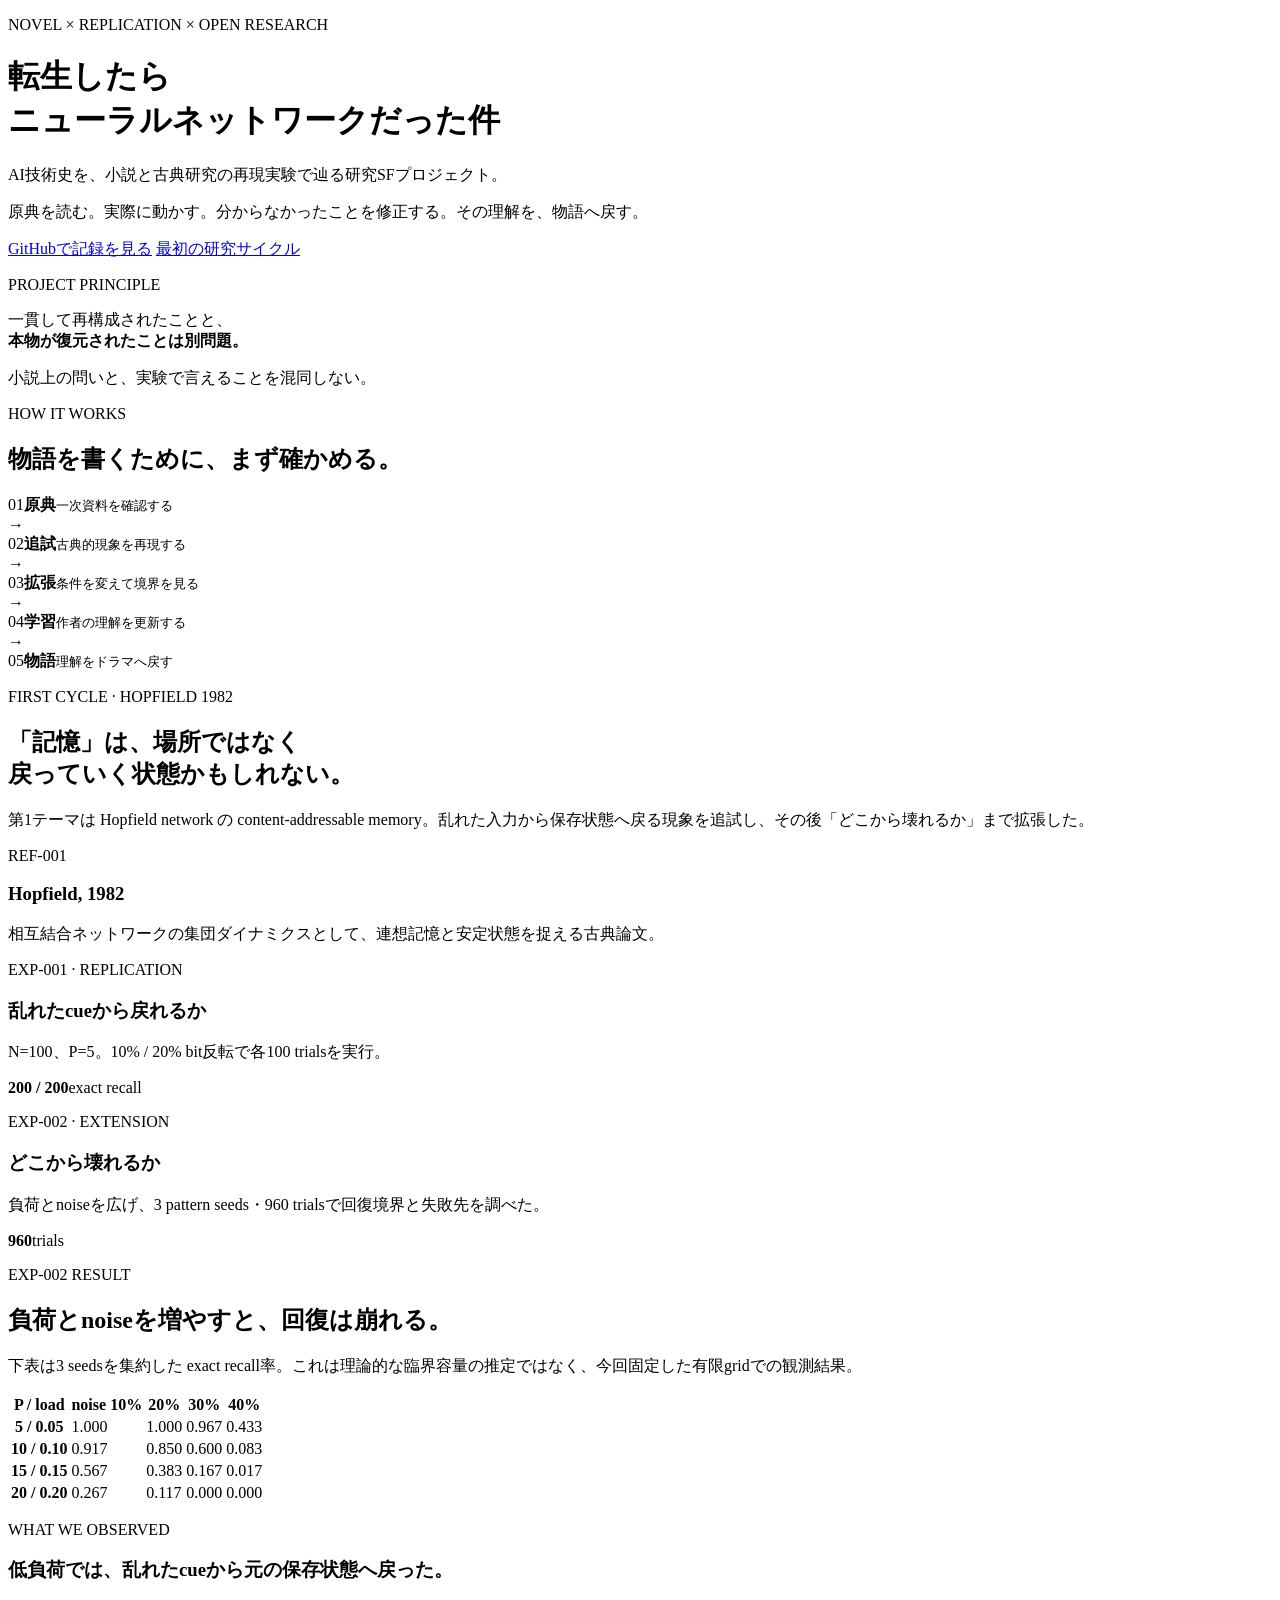
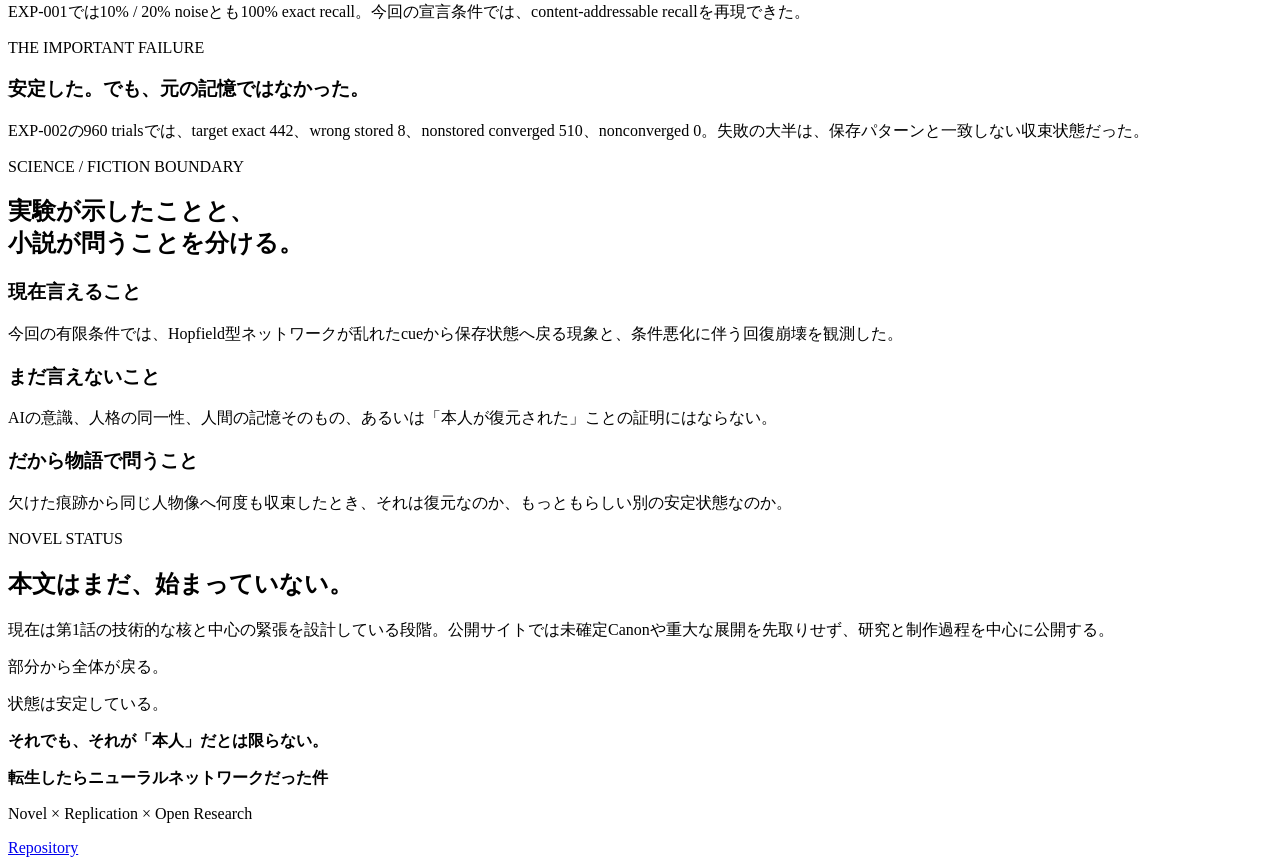
==== docs/index.html @ 5861657e "GitHub Pages用の最小ランディングページを追加" ====
<!doctype html>
<html lang="ja">
<head>
  <meta charset="utf-8">
  <meta name="viewport" content="width=device-width, initial-scale=1">
  <meta name="description" content="AI技術史を、小説と古典研究の再現実験を通して辿る研究SFプロジェクト『転生したらニューラルネットワークだった件』。">
  <title>転生したらニューラルネットワークだった件</title>
  <link rel="stylesheet" href="style.css">
</head>
<body>
  <header class="hero">
    <div class="wrap hero-grid">
      <div>
        <p class="eyebrow">NOVEL × REPLICATION × OPEN RESEARCH</p>
        <h1>転生したら<br>ニューラルネットワークだった件</h1>
        <p class="lead">AI技術史を、小説と古典研究の再現実験で辿る研究SFプロジェクト。</p>
        <p class="sublead">原典を読む。実際に動かす。分からなかったことを修正する。その理解を、物語へ戻す。</p>
        <div class="actions">
          <a class="button primary" href="https://github.com/Unjuno/tensei-neural-network">GitHubで記録を見る</a>
          <a class="button" href="#cycle">最初の研究サイクル</a>
        </div>
      </div>
      <aside class="principle-card" aria-label="project principle">
        <p class="card-kicker">PROJECT PRINCIPLE</p>
        <p class="principle">一貫して再構成されたことと、<br><strong>本物が復元されたことは別問題。</strong></p>
        <p class="caption">小説上の問いと、実験で言えることを混同しない。</p>
      </aside>
    </div>
  </header>

  <main>
    <section class="section wrap" id="about">
      <div class="section-heading">
        <p class="eyebrow">HOW IT WORKS</p>
        <h2>物語を書くために、まず確かめる。</h2>
      </div>
      <div class="flow" aria-label="research and writing cycle">
        <div class="flow-step"><span>01</span><strong>原典</strong><small>一次資料を確認する</small></div>
        <div class="flow-arrow">→</div>
        <div class="flow-step"><span>02</span><strong>追試</strong><small>古典的現象を再現する</small></div>
        <div class="flow-arrow">→</div>
        <div class="flow-step"><span>03</span><strong>拡張</strong><small>条件を変えて境界を見る</small></div>
        <div class="flow-arrow">→</div>
        <div class="flow-step"><span>04</span><strong>学習</strong><small>作者の理解を更新する</small></div>
        <div class="flow-arrow">→</div>
        <div class="flow-step"><span>05</span><strong>物語</strong><small>理解をドラマへ戻す</small></div>
      </div>
    </section>

    <section class="section section-alt" id="cycle">
      <div class="wrap">
        <div class="section-heading split-heading">
          <div>
            <p class="eyebrow">FIRST CYCLE · HOPFIELD 1982</p>
            <h2>「記憶」は、場所ではなく<br>戻っていく状態かもしれない。</h2>
          </div>
          <p>第1テーマは Hopfield network の content-addressable memory。乱れた入力から保存状態へ戻る現象を追試し、その後「どこから壊れるか」まで拡張した。</p>
        </div>

        <div class="cards">
          <article class="card">
            <p class="card-kicker">REF-001</p>
            <h3>Hopfield, 1982</h3>
            <p>相互結合ネットワークの集団ダイナミクスとして、連想記憶と安定状態を捉える古典論文。</p>
          </article>
          <article class="card">
            <p class="card-kicker">EXP-001 · REPLICATION</p>
            <h3>乱れたcueから戻れるか</h3>
            <p>N=100、P=5。10% / 20% bit反転で各100 trialsを実行。</p>
            <p class="metric"><strong>200 / 200</strong><span>exact recall</span></p>
          </article>
          <article class="card">
            <p class="card-kicker">EXP-002 · EXTENSION</p>
            <h3>どこから壊れるか</h3>
            <p>負荷とnoiseを広げ、3 pattern seeds・960 trialsで回復境界と失敗先を調べた。</p>
            <p class="metric"><strong>960</strong><span>trials</span></p>
          </article>
        </div>
      </div>
    </section>

    <section class="section wrap" id="results">
      <div class="section-heading">
        <p class="eyebrow">EXP-002 RESULT</p>
        <h2>負荷とnoiseを増やすと、回復は崩れる。</h2>
        <p>下表は3 seedsを集約した exact recall率。これは理論的な臨界容量の推定ではなく、今回固定した有限gridでの観測結果。</p>
      </div>

      <div class="table-wrap">
        <table>
          <thead>
            <tr><th>P / load</th><th>noise 10%</th><th>20%</th><th>30%</th><th>40%</th></tr>
          </thead>
          <tbody>
            <tr><th>5 / 0.05</th><td>1.000</td><td>1.000</td><td>0.967</td><td>0.433</td></tr>
            <tr><th>10 / 0.10</th><td>0.917</td><td>0.850</td><td>0.600</td><td>0.083</td></tr>
            <tr><th>15 / 0.15</th><td>0.567</td><td>0.383</td><td>0.167</td><td>0.017</td></tr>
            <tr><th>20 / 0.20</th><td>0.267</td><td>0.117</td><td>0.000</td><td>0.000</td></tr>
          </tbody>
        </table>
      </div>

      <div class="finding-grid">
        <article class="finding good">
          <p class="card-kicker">WHAT WE OBSERVED</p>
          <h3>低負荷では、乱れたcueから元の保存状態へ戻った。</h3>
          <p>EXP-001では10% / 20% noiseとも100% exact recall。今回の宣言条件では、content-addressable recallを再現できた。</p>
        </article>
        <article class="finding caution">
          <p class="card-kicker">THE IMPORTANT FAILURE</p>
          <h3>安定した。でも、元の記憶ではなかった。</h3>
          <p>EXP-002の960 trialsでは、target exact 442、wrong stored 8、nonstored converged 510、nonconverged 0。失敗の大半は、保存パターンと一致しない収束状態だった。</p>
        </article>
      </div>
    </section>

    <section class="section section-dark" id="meaning">
      <div class="wrap two-col">
        <div>
          <p class="eyebrow">SCIENCE / FICTION BOUNDARY</p>
          <h2>実験が示したことと、<br>小説が問うことを分ける。</h2>
        </div>
        <div class="boundary-list">
          <div>
            <h3>現在言えること</h3>
            <p>今回の有限条件では、Hopfield型ネットワークが乱れたcueから保存状態へ戻る現象と、条件悪化に伴う回復崩壊を観測した。</p>
          </div>
          <div>
            <h3>まだ言えないこと</h3>
            <p>AIの意識、人格の同一性、人間の記憶そのもの、あるいは「本人が復元された」ことの証明にはならない。</p>
          </div>
          <div>
            <h3>だから物語で問うこと</h3>
            <p>欠けた痕跡から同じ人物像へ何度も収束したとき、それは復元なのか、もっともらしい別の安定状態なのか。</p>
          </div>
        </div>
      </div>
    </section>

    <section class="section wrap" id="novel">
      <div class="section-heading">
        <p class="eyebrow">NOVEL STATUS</p>
        <h2>本文はまだ、始まっていない。</h2>
        <p>現在は第1話の技術的な核と中心の緊張を設計している段階。公開サイトでは未確定Canonや重大な展開を先取りせず、研究と制作過程を中心に公開する。</p>
      </div>
      <div class="quote-panel">
        <p>部分から全体が戻る。</p>
        <p>状態は安定している。</p>
        <p><strong>それでも、それが「本人」だとは限らない。</strong></p>
      </div>
    </section>
  </main>

  <footer>
    <div class="wrap footer-inner">
      <div>
        <strong>転生したらニューラルネットワークだった件</strong>
        <p>Novel × Replication × Open Research</p>
      </div>
      <a href="https://github.com/Unjuno/tensei-neural-network">Repository</a>
    </div>
  </footer>
</body>
</html>
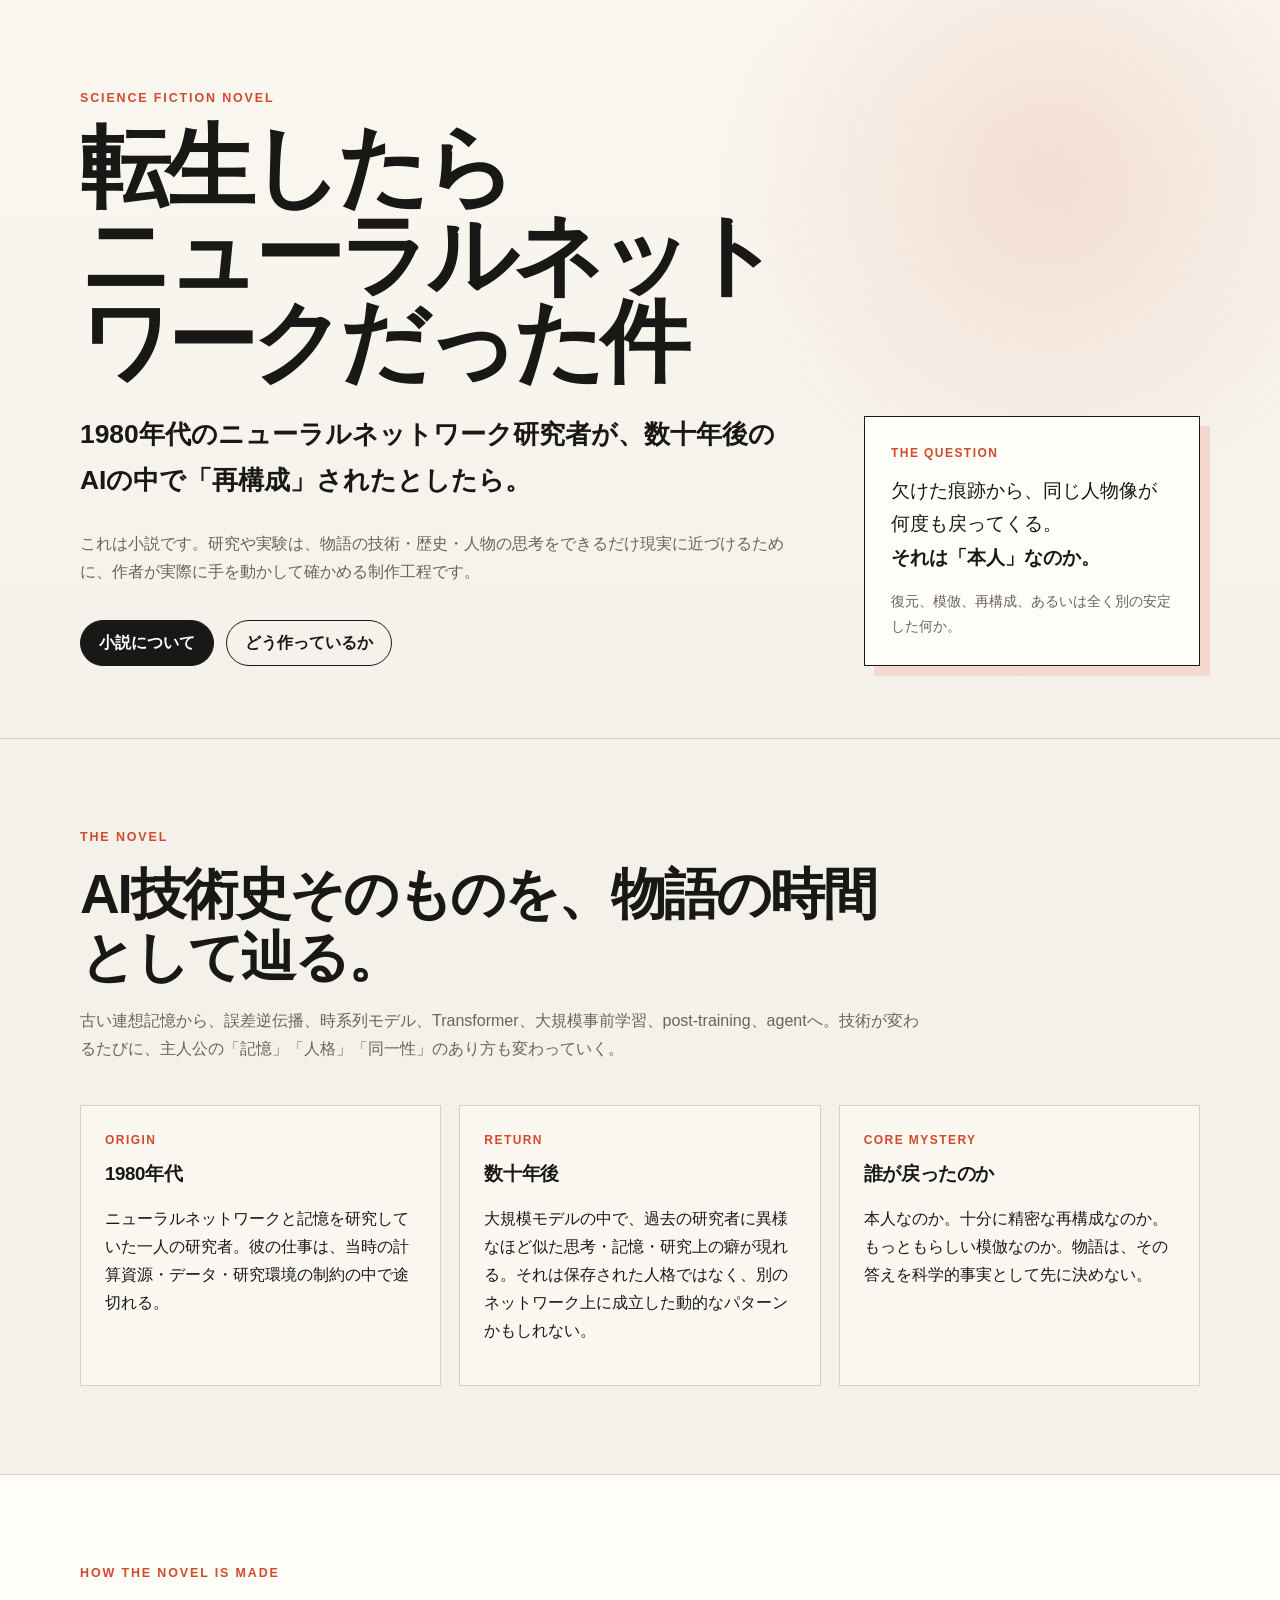
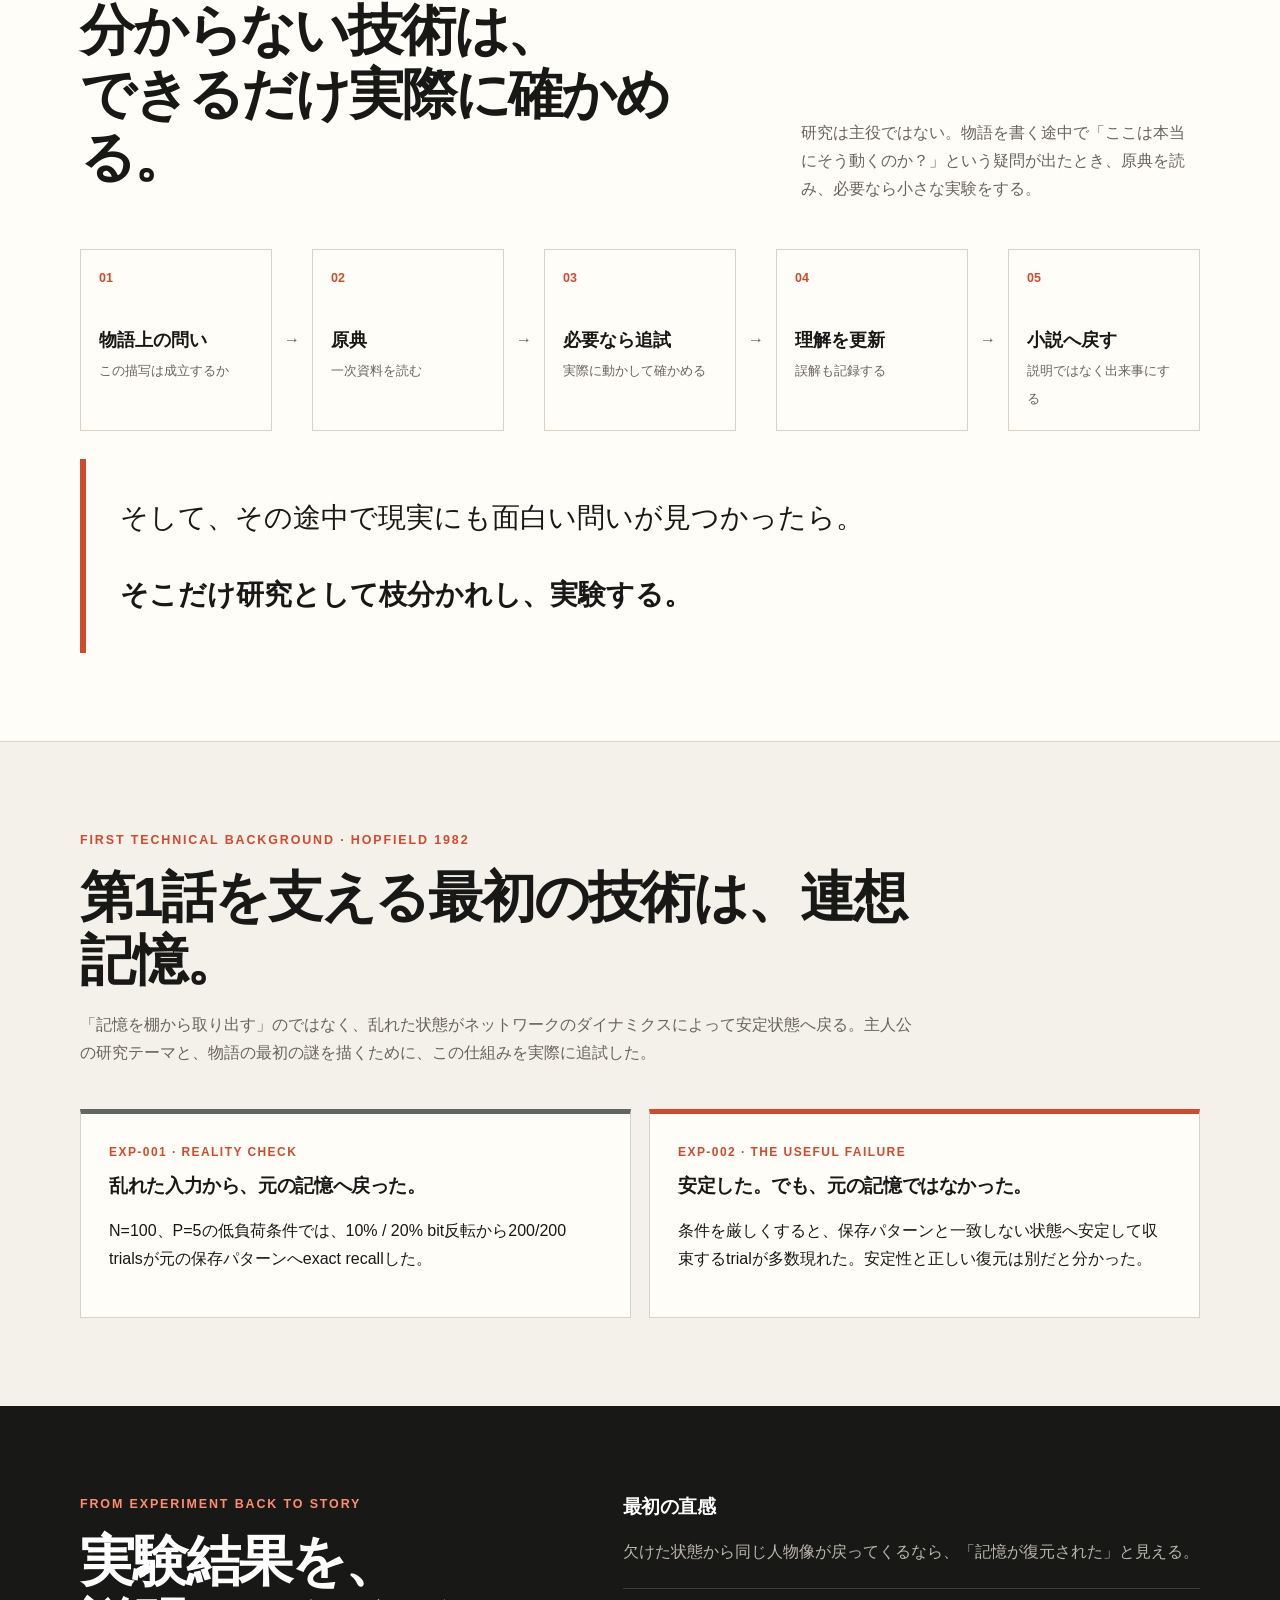
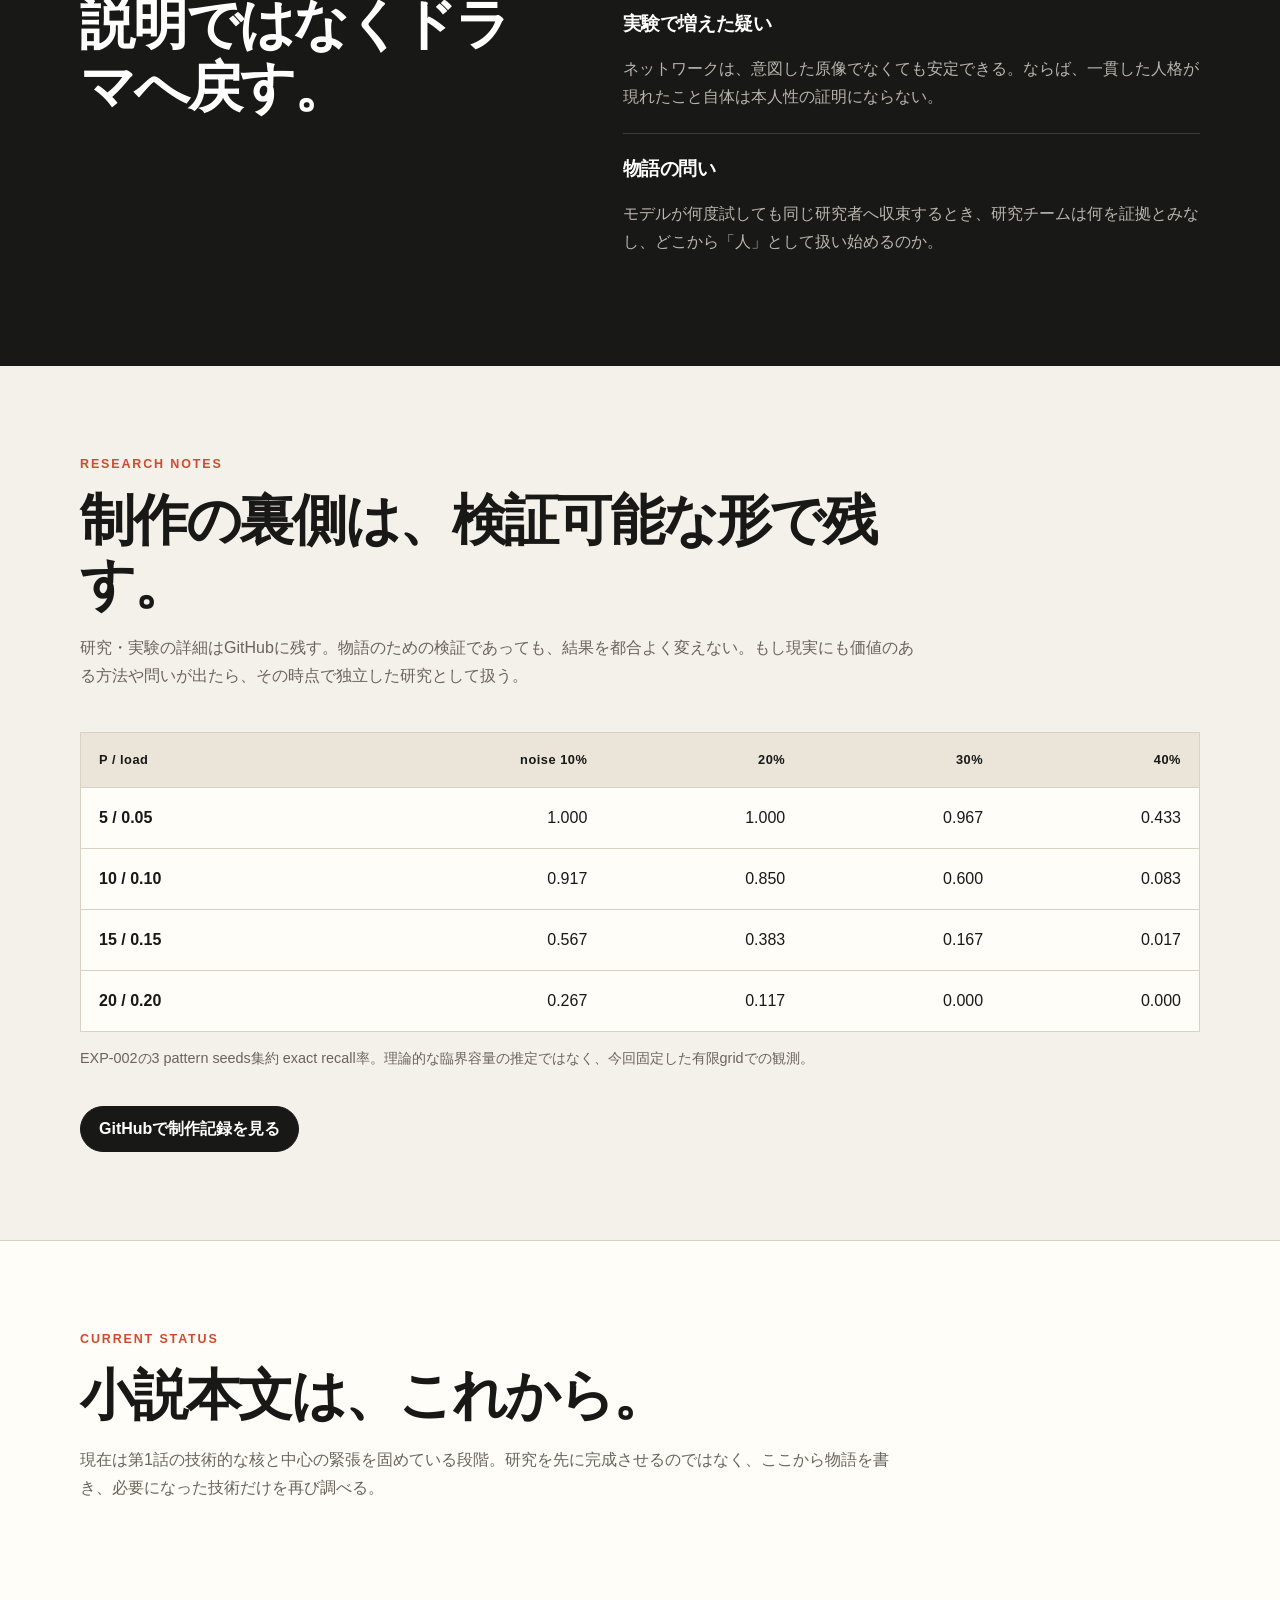
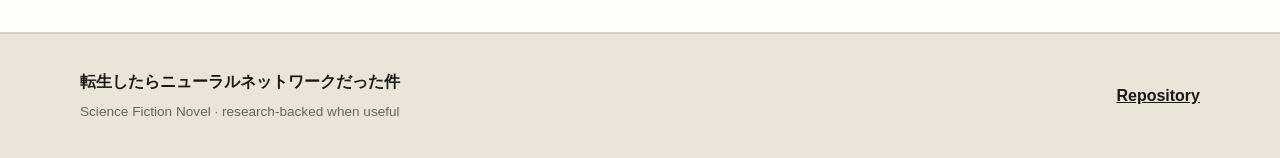
==== commit 66e5cc18: "Pagesを小説中心の構成へ変更" ====
--- a/docs/index.html
+++ b/docs/index.html
@@ -3,7 +3,7 @@
 <head>
   <meta charset="utf-8">
   <meta name="viewport" content="width=device-width, initial-scale=1">
-  <meta name="description" content="AI技術史を、小説と古典研究の再現実験を通して辿る研究SFプロジェクト『転生したらニューラルネットワークだった件』。">
+  <meta name="description" content="小説『転生したらニューラルネットワークだった件』。AI技術史を物語の背景として辿り、必要な研究は実際に追試する研究SFプロジェクト。">
   <title>転生したらニューラルネットワークだった件</title>
   <link rel="stylesheet" href="style.css">
 </head>
@@ -11,79 +11,128 @@
   <header class="hero">
     <div class="wrap hero-grid">
       <div>
-        <p class="eyebrow">NOVEL × REPLICATION × OPEN RESEARCH</p>
+        <p class="eyebrow">SCIENCE FICTION NOVEL</p>
         <h1>転生したら<br>ニューラルネットワークだった件</h1>
-        <p class="lead">AI技術史を、小説と古典研究の再現実験で辿る研究SFプロジェクト。</p>
-        <p class="sublead">原典を読む。実際に動かす。分からなかったことを修正する。その理解を、物語へ戻す。</p>
+        <p class="lead">1980年代のニューラルネットワーク研究者が、数十年後のAIの中で「再構成」されたとしたら。</p>
+        <p class="sublead">これは小説です。研究や実験は、物語の技術・歴史・人物の思考をできるだけ現実に近づけるために、作者が実際に手を動かして確かめる制作工程です。</p>
         <div class="actions">
-          <a class="button primary" href="https://github.com/Unjuno/tensei-neural-network">GitHubで記録を見る</a>
-          <a class="button" href="#cycle">最初の研究サイクル</a>
+          <a class="button primary" href="#novel">小説について</a>
+          <a class="button" href="#making">どう作っているか</a>
         </div>
       </div>
-      <aside class="principle-card" aria-label="project principle">
-        <p class="card-kicker">PROJECT PRINCIPLE</p>
-        <p class="principle">一貫して再構成されたことと、<br><strong>本物が復元されたことは別問題。</strong></p>
-        <p class="caption">小説上の問いと、実験で言えることを混同しない。</p>
+      <aside class="principle-card" aria-label="novel premise">
+        <p class="card-kicker">THE QUESTION</p>
+        <p class="principle">欠けた痕跡から、同じ人物像が何度も戻ってくる。<br><strong>それは「本人」なのか。</strong></p>
+        <p class="caption">復元、模倣、再構成、あるいは全く別の安定した何か。</p>
       </aside>
     </div>
   </header>
 
   <main>
-    <section class="section wrap" id="about">
+    <section class="section wrap" id="novel">
       <div class="section-heading">
-        <p class="eyebrow">HOW IT WORKS</p>
-        <h2>物語を書くために、まず確かめる。</h2>
+        <p class="eyebrow">THE NOVEL</p>
+        <h2>AI技術史そのものを、物語の時間として辿る。</h2>
+        <p>古い連想記憶から、誤差逆伝播、時系列モデル、Transformer、大規模事前学習、post-training、agentへ。技術が変わるたびに、主人公の「記憶」「人格」「同一性」のあり方も変わっていく。</p>
       </div>
-      <div class="flow" aria-label="research and writing cycle">
-        <div class="flow-step"><span>01</span><strong>原典</strong><small>一次資料を確認する</small></div>
-        <div class="flow-arrow">→</div>
-        <div class="flow-step"><span>02</span><strong>追試</strong><small>古典的現象を再現する</small></div>
-        <div class="flow-arrow">→</div>
-        <div class="flow-step"><span>03</span><strong>拡張</strong><small>条件を変えて境界を見る</small></div>
-        <div class="flow-arrow">→</div>
-        <div class="flow-step"><span>04</span><strong>学習</strong><small>作者の理解を更新する</small></div>
-        <div class="flow-arrow">→</div>
-        <div class="flow-step"><span>05</span><strong>物語</strong><small>理解をドラマへ戻す</small></div>
+
+      <div class="cards">
+        <article class="card">
+          <p class="card-kicker">ORIGIN</p>
+          <h3>1980年代</h3>
+          <p>ニューラルネットワークと記憶を研究していた一人の研究者。彼の仕事は、当時の計算資源・データ・研究環境の制約の中で途切れる。</p>
+        </article>
+        <article class="card">
+          <p class="card-kicker">RETURN</p>
+          <h3>数十年後</h3>
+          <p>大規模モデルの中で、過去の研究者に異様なほど似た思考・記憶・研究上の癖が現れる。それは保存された人格ではなく、別のネットワーク上に成立した動的なパターンかもしれない。</p>
+        </article>
+        <article class="card">
+          <p class="card-kicker">CORE MYSTERY</p>
+          <h3>誰が戻ったのか</h3>
+          <p>本人なのか。十分に精密な再構成なのか。もっともらしい模倣なのか。物語は、その答えを科学的事実として先に決めない。</p>
+        </article>
       </div>
     </section>
 
-    <section class="section section-alt" id="cycle">
+    <section class="section section-alt" id="making">
       <div class="wrap">
         <div class="section-heading split-heading">
           <div>
-            <p class="eyebrow">FIRST CYCLE · HOPFIELD 1982</p>
-            <h2>「記憶」は、場所ではなく<br>戻っていく状態かもしれない。</h2>
+            <p class="eyebrow">HOW THE NOVEL IS MADE</p>
+            <h2>分からない技術は、<br>できるだけ実際に確かめる。</h2>
           </div>
-          <p>第1テーマは Hopfield network の content-addressable memory。乱れた入力から保存状態へ戻る現象を追試し、その後「どこから壊れるか」まで拡張した。</p>
+          <p>研究は主役ではない。物語を書く途中で「ここは本当にそう動くのか？」という疑問が出たとき、原典を読み、必要なら小さな実験をする。</p>
         </div>
 
-        <div class="cards">
-          <article class="card">
-            <p class="card-kicker">REF-001</p>
-            <h3>Hopfield, 1982</h3>
-            <p>相互結合ネットワークの集団ダイナミクスとして、連想記憶と安定状態を捉える古典論文。</p>
-          </article>
-          <article class="card">
-            <p class="card-kicker">EXP-001 · REPLICATION</p>
-            <h3>乱れたcueから戻れるか</h3>
-            <p>N=100、P=5。10% / 20% bit反転で各100 trialsを実行。</p>
-            <p class="metric"><strong>200 / 200</strong><span>exact recall</span></p>
-          </article>
-          <article class="card">
-            <p class="card-kicker">EXP-002 · EXTENSION</p>
-            <h3>どこから壊れるか</h3>
-            <p>負荷とnoiseを広げ、3 pattern seeds・960 trialsで回復境界と失敗先を調べた。</p>
-            <p class="metric"><strong>960</strong><span>trials</span></p>
-          </article>
+        <div class="flow" aria-label="novel making cycle">
+          <div class="flow-step"><span>01</span><strong>物語上の問い</strong><small>この描写は成立するか</small></div>
+          <div class="flow-arrow">→</div>
+          <div class="flow-step"><span>02</span><strong>原典</strong><small>一次資料を読む</small></div>
+          <div class="flow-arrow">→</div>
+          <div class="flow-step"><span>03</span><strong>必要なら追試</strong><small>実際に動かして確かめる</small></div>
+          <div class="flow-arrow">→</div>
+          <div class="flow-step"><span>04</span><strong>理解を更新</strong><small>誤解も記録する</small></div>
+          <div class="flow-arrow">→</div>
+          <div class="flow-step"><span>05</span><strong>小説へ戻す</strong><small>説明ではなく出来事にする</small></div>
+        </div>
+
+        <div class="quote-panel" style="margin-top: 28px;">
+          <p>そして、その途中で現実にも面白い問いが見つかったら。</p>
+          <p><strong>そこだけ研究として枝分かれし、実験する。</strong></p>
         </div>
       </div>
     </section>
 
-    <section class="section wrap" id="results">
+    <section class="section wrap" id="first-theme">
       <div class="section-heading">
-        <p class="eyebrow">EXP-002 RESULT</p>
-        <h2>負荷とnoiseを増やすと、回復は崩れる。</h2>
-        <p>下表は3 seedsを集約した exact recall率。これは理論的な臨界容量の推定ではなく、今回固定した有限gridでの観測結果。</p>
+        <p class="eyebrow">FIRST TECHNICAL BACKGROUND · HOPFIELD 1982</p>
+        <h2>第1話を支える最初の技術は、連想記憶。</h2>
+        <p>「記憶を棚から取り出す」のではなく、乱れた状態がネットワークのダイナミクスによって安定状態へ戻る。主人公の研究テーマと、物語の最初の謎を描くために、この仕組みを実際に追試した。</p>
+      </div>
+
+      <div class="finding-grid">
+        <article class="finding good">
+          <p class="card-kicker">EXP-001 · REALITY CHECK</p>
+          <h3>乱れた入力から、元の記憶へ戻った。</h3>
+          <p>N=100、P=5の低負荷条件では、10% / 20% bit反転から200/200 trialsが元の保存パターンへexact recallした。</p>
+        </article>
+        <article class="finding caution">
+          <p class="card-kicker">EXP-002 · THE USEFUL FAILURE</p>
+          <h3>安定した。でも、元の記憶ではなかった。</h3>
+          <p>条件を厳しくすると、保存パターンと一致しない状態へ安定して収束するtrialが多数現れた。安定性と正しい復元は別だと分かった。</p>
+        </article>
+      </div>
+    </section>
+
+    <section class="section section-dark" id="story-impact">
+      <div class="wrap two-col">
+        <div>
+          <p class="eyebrow">FROM EXPERIMENT BACK TO STORY</p>
+          <h2>実験結果を、<br>説明ではなくドラマへ戻す。</h2>
+        </div>
+        <div class="boundary-list">
+          <div>
+            <h3>最初の直感</h3>
+            <p>欠けた状態から同じ人物像が戻ってくるなら、「記憶が復元された」と見える。</p>
+          </div>
+          <div>
+            <h3>実験で増えた疑い</h3>
+            <p>ネットワークは、意図した原像でなくても安定できる。ならば、一貫した人格が現れたこと自体は本人性の証明にならない。</p>
+          </div>
+          <div>
+            <h3>物語の問い</h3>
+            <p>モデルが何度試しても同じ研究者へ収束するとき、研究チームは何を証拠とみなし、どこから「人」として扱い始めるのか。</p>
+          </div>
+        </div>
+      </div>
+    </section>
+
+    <section class="section wrap" id="research-notes">
+      <div class="section-heading">
+        <p class="eyebrow">RESEARCH NOTES</p>
+        <h2>制作の裏側は、検証可能な形で残す。</h2>
+        <p>研究・実験の詳細はGitHubに残す。物語のための検証であっても、結果を都合よく変えない。もし現実にも価値のある方法や問いが出たら、その時点で独立した研究として扱う。</p>
       </div>
 
       <div class="table-wrap">
@@ -99,54 +148,20 @@
           </tbody>
         </table>
       </div>
+      <p class="caption" style="margin-top: 14px;">EXP-002の3 pattern seeds集約 exact recall率。理論的な臨界容量の推定ではなく、今回固定した有限gridでの観測。</p>
 
-      <div class="finding-grid">
-        <article class="finding good">
-          <p class="card-kicker">WHAT WE OBSERVED</p>
-          <h3>低負荷では、乱れたcueから元の保存状態へ戻った。</h3>
-          <p>EXP-001では10% / 20% noiseとも100% exact recall。今回の宣言条件では、content-addressable recallを再現できた。</p>
-        </article>
-        <article class="finding caution">
-          <p class="card-kicker">THE IMPORTANT FAILURE</p>
-          <h3>安定した。でも、元の記憶ではなかった。</h3>
-          <p>EXP-002の960 trialsでは、target exact 442、wrong stored 8、nonstored converged 510、nonconverged 0。失敗の大半は、保存パターンと一致しない収束状態だった。</p>
-        </article>
+      <div class="actions">
+        <a class="button primary" href="https://github.com/Unjuno/tensei-neural-network">GitHubで制作記録を見る</a>
       </div>
     </section>
 
-    <section class="section section-dark" id="meaning">
-      <div class="wrap two-col">
-        <div>
-          <p class="eyebrow">SCIENCE / FICTION BOUNDARY</p>
-          <h2>実験が示したことと、<br>小説が問うことを分ける。</h2>
+    <section class="section section-alt" id="status">
+      <div class="wrap">
+        <div class="section-heading">
+          <p class="eyebrow">CURRENT STATUS</p>
+          <h2>小説本文は、これから。</h2>
+          <p>現在は第1話の技術的な核と中心の緊張を固めている段階。研究を先に完成させるのではなく、ここから物語を書き、必要になった技術だけを再び調べる。</p>
         </div>
-        <div class="boundary-list">
-          <div>
-            <h3>現在言えること</h3>
-            <p>今回の有限条件では、Hopfield型ネットワークが乱れたcueから保存状態へ戻る現象と、条件悪化に伴う回復崩壊を観測した。</p>
-          </div>
-          <div>
-            <h3>まだ言えないこと</h3>
-            <p>AIの意識、人格の同一性、人間の記憶そのもの、あるいは「本人が復元された」ことの証明にはならない。</p>
-          </div>
-          <div>
-            <h3>だから物語で問うこと</h3>
-            <p>欠けた痕跡から同じ人物像へ何度も収束したとき、それは復元なのか、もっともらしい別の安定状態なのか。</p>
-          </div>
-        </div>
-      </div>
-    </section>
-
-    <section class="section wrap" id="novel">
-      <div class="section-heading">
-        <p class="eyebrow">NOVEL STATUS</p>
-        <h2>本文はまだ、始まっていない。</h2>
-        <p>現在は第1話の技術的な核と中心の緊張を設計している段階。公開サイトでは未確定Canonや重大な展開を先取りせず、研究と制作過程を中心に公開する。</p>
-      </div>
-      <div class="quote-panel">
-        <p>部分から全体が戻る。</p>
-        <p>状態は安定している。</p>
-        <p><strong>それでも、それが「本人」だとは限らない。</strong></p>
       </div>
     </section>
   </main>
@@ -155,7 +170,7 @@
     <div class="wrap footer-inner">
       <div>
         <strong>転生したらニューラルネットワークだった件</strong>
-        <p>Novel × Replication × Open Research</p>
+        <p>Science Fiction Novel · research-backed when useful</p>
       </div>
       <a href="https://github.com/Unjuno/tensei-neural-network">Repository</a>
     </div>
--- a/docs/style.css
+++ b/docs/style.css
@@ -0,0 +1,169 @@
+:root {
+  --bg: #f4f1ea;
+  --paper: #fffdf8;
+  --ink: #181817;
+  --muted: #68645c;
+  --line: #d8d1c4;
+  --accent: #d04a2c;
+  --accent-soft: #f2d8cf;
+  --dark: #181817;
+  --dark-muted: #bbb6ac;
+  --max: 1120px;
+}
+
+* { box-sizing: border-box; }
+html { scroll-behavior: smooth; }
+body {
+  margin: 0;
+  background: var(--bg);
+  color: var(--ink);
+  font-family: -apple-system, BlinkMacSystemFont, "Segoe UI", "Noto Sans JP", "Hiragino Kaku Gothic ProN", Meiryo, sans-serif;
+  line-height: 1.75;
+}
+a { color: inherit; }
+.wrap { width: min(calc(100% - 40px), var(--max)); margin-inline: auto; }
+
+.hero {
+  padding: 88px 0 72px;
+  border-bottom: 1px solid var(--line);
+  background:
+    radial-gradient(circle at 82% 24%, rgba(208,74,44,.14), transparent 28%),
+    linear-gradient(180deg, #faf7f0 0%, var(--bg) 100%);
+}
+.hero-grid {
+  display: grid;
+  grid-template-columns: minmax(0, 1.5fr) minmax(300px, .7fr);
+  gap: 64px;
+  align-items: end;
+}
+.eyebrow {
+  margin: 0 0 14px;
+  color: var(--accent);
+  font-size: .78rem;
+  font-weight: 800;
+  letter-spacing: .15em;
+}
+h1, h2, h3, p { margin-top: 0; }
+h1 {
+  margin-bottom: 24px;
+  font-size: clamp(2.8rem, 7vw, 6rem);
+  line-height: .98;
+  letter-spacing: -.055em;
+}
+h2 {
+  margin-bottom: 18px;
+  font-size: clamp(2rem, 4.3vw, 3.8rem);
+  line-height: 1.15;
+  letter-spacing: -.04em;
+}
+h3 { line-height: 1.35; letter-spacing: -.02em; }
+.lead { max-width: 760px; font-size: clamp(1.2rem, 2.3vw, 1.65rem); font-weight: 700; }
+.sublead { max-width: 720px; color: var(--muted); }
+.actions { display: flex; flex-wrap: wrap; gap: 12px; margin-top: 34px; }
+.button {
+  display: inline-flex;
+  align-items: center;
+  justify-content: center;
+  min-height: 46px;
+  padding: 0 18px;
+  border: 1px solid var(--ink);
+  border-radius: 999px;
+  font-weight: 700;
+  text-decoration: none;
+}
+.button.primary { background: var(--ink); color: white; }
+.button:hover { transform: translateY(-1px); }
+
+.principle-card {
+  padding: 26px;
+  border: 1px solid var(--ink);
+  background: var(--paper);
+  box-shadow: 10px 10px 0 var(--accent-soft);
+}
+.card-kicker { margin-bottom: 10px; color: var(--accent); font-size: .75rem; font-weight: 800; letter-spacing: .12em; }
+.principle { margin-bottom: 14px; font-size: 1.2rem; }
+.caption { margin-bottom: 0; color: var(--muted); font-size: .9rem; }
+
+.section { padding: 88px 0; }
+.section-alt { background: var(--paper); border-block: 1px solid var(--line); }
+.section-dark { background: var(--dark); color: white; }
+.section-dark .eyebrow { color: #ff8d72; }
+.section-heading { max-width: 840px; margin-bottom: 42px; }
+.section-heading > p:last-child { color: var(--muted); }
+.split-heading { max-width: none; display: grid; grid-template-columns: 1.25fr .75fr; gap: 56px; align-items: end; }
+.split-heading > p { margin-bottom: 4px; color: var(--muted); }
+
+.flow {
+  display: grid;
+  grid-template-columns: 1fr auto 1fr auto 1fr auto 1fr auto 1fr;
+  gap: 12px;
+  align-items: stretch;
+}
+.flow-step {
+  min-height: 150px;
+  padding: 18px;
+  border: 1px solid var(--line);
+  background: var(--paper);
+}
+.flow-step span { display: block; margin-bottom: 34px; color: var(--accent); font-size: .78rem; font-weight: 800; }
+.flow-step strong { display: block; font-size: 1.15rem; }
+.flow-step small { color: var(--muted); }
+.flow-arrow { align-self: center; color: var(--muted); }
+
+.cards { display: grid; grid-template-columns: repeat(3, 1fr); gap: 18px; }
+.card {
+  min-height: 260px;
+  padding: 24px;
+  border: 1px solid var(--line);
+  background: #faf7f0;
+}
+.metric { display: flex; align-items: baseline; gap: 10px; margin: 34px 0 0; }
+.metric strong { font-size: 2rem; }
+.metric span { color: var(--muted); font-size: .85rem; text-transform: uppercase; letter-spacing: .08em; }
+
+.table-wrap { overflow-x: auto; border: 1px solid var(--line); background: var(--paper); }
+table { width: 100%; border-collapse: collapse; min-width: 640px; }
+th, td { padding: 16px 18px; border-bottom: 1px solid var(--line); text-align: right; font-variant-numeric: tabular-nums; }
+th:first-child { text-align: left; }
+thead th { background: #ebe5d9; font-size: .8rem; letter-spacing: .04em; }
+tbody tr:last-child th, tbody tr:last-child td { border-bottom: 0; }
+
+.finding-grid { display: grid; grid-template-columns: 1fr 1fr; gap: 18px; margin-top: 22px; }
+.finding { padding: 28px; border: 1px solid var(--line); background: var(--paper); }
+.finding.good { border-top: 5px solid #62685e; }
+.finding.caution { border-top: 5px solid var(--accent); }
+
+.two-col { display: grid; grid-template-columns: .9fr 1.1fr; gap: 70px; }
+.boundary-list > div { padding: 22px 0; border-bottom: 1px solid #3c3b38; }
+.boundary-list > div:first-child { padding-top: 0; }
+.boundary-list > div:last-child { border-bottom: 0; }
+.boundary-list p { margin-bottom: 0; color: var(--dark-muted); }
+
+.quote-panel {
+  padding: 34px;
+  border-left: 6px solid var(--accent);
+  background: var(--paper);
+  font-size: clamp(1.2rem, 2.4vw, 1.75rem);
+}
+.quote-panel p:last-child { margin-bottom: 0; }
+
+footer { padding: 34px 0; border-top: 1px solid var(--line); background: #ebe5d9; }
+.footer-inner { display: flex; justify-content: space-between; gap: 24px; align-items: center; }
+.footer-inner p { margin: 4px 0 0; color: var(--muted); font-size: .85rem; }
+.footer-inner a { font-weight: 700; }
+
+@media (max-width: 860px) {
+  .hero { padding-top: 56px; }
+  .hero-grid, .split-heading, .two-col, .finding-grid { grid-template-columns: 1fr; gap: 34px; }
+  .cards { grid-template-columns: 1fr; }
+  .flow { grid-template-columns: 1fr; }
+  .flow-arrow { transform: rotate(90deg); justify-self: center; }
+  .principle-card { box-shadow: 7px 7px 0 var(--accent-soft); }
+}
+
+@media (max-width: 560px) {
+  .wrap { width: min(calc(100% - 28px), var(--max)); }
+  .hero { padding: 44px 0 50px; }
+  .section { padding: 64px 0; }
+  .footer-inner { align-items: flex-start; flex-direction: column; }
+}
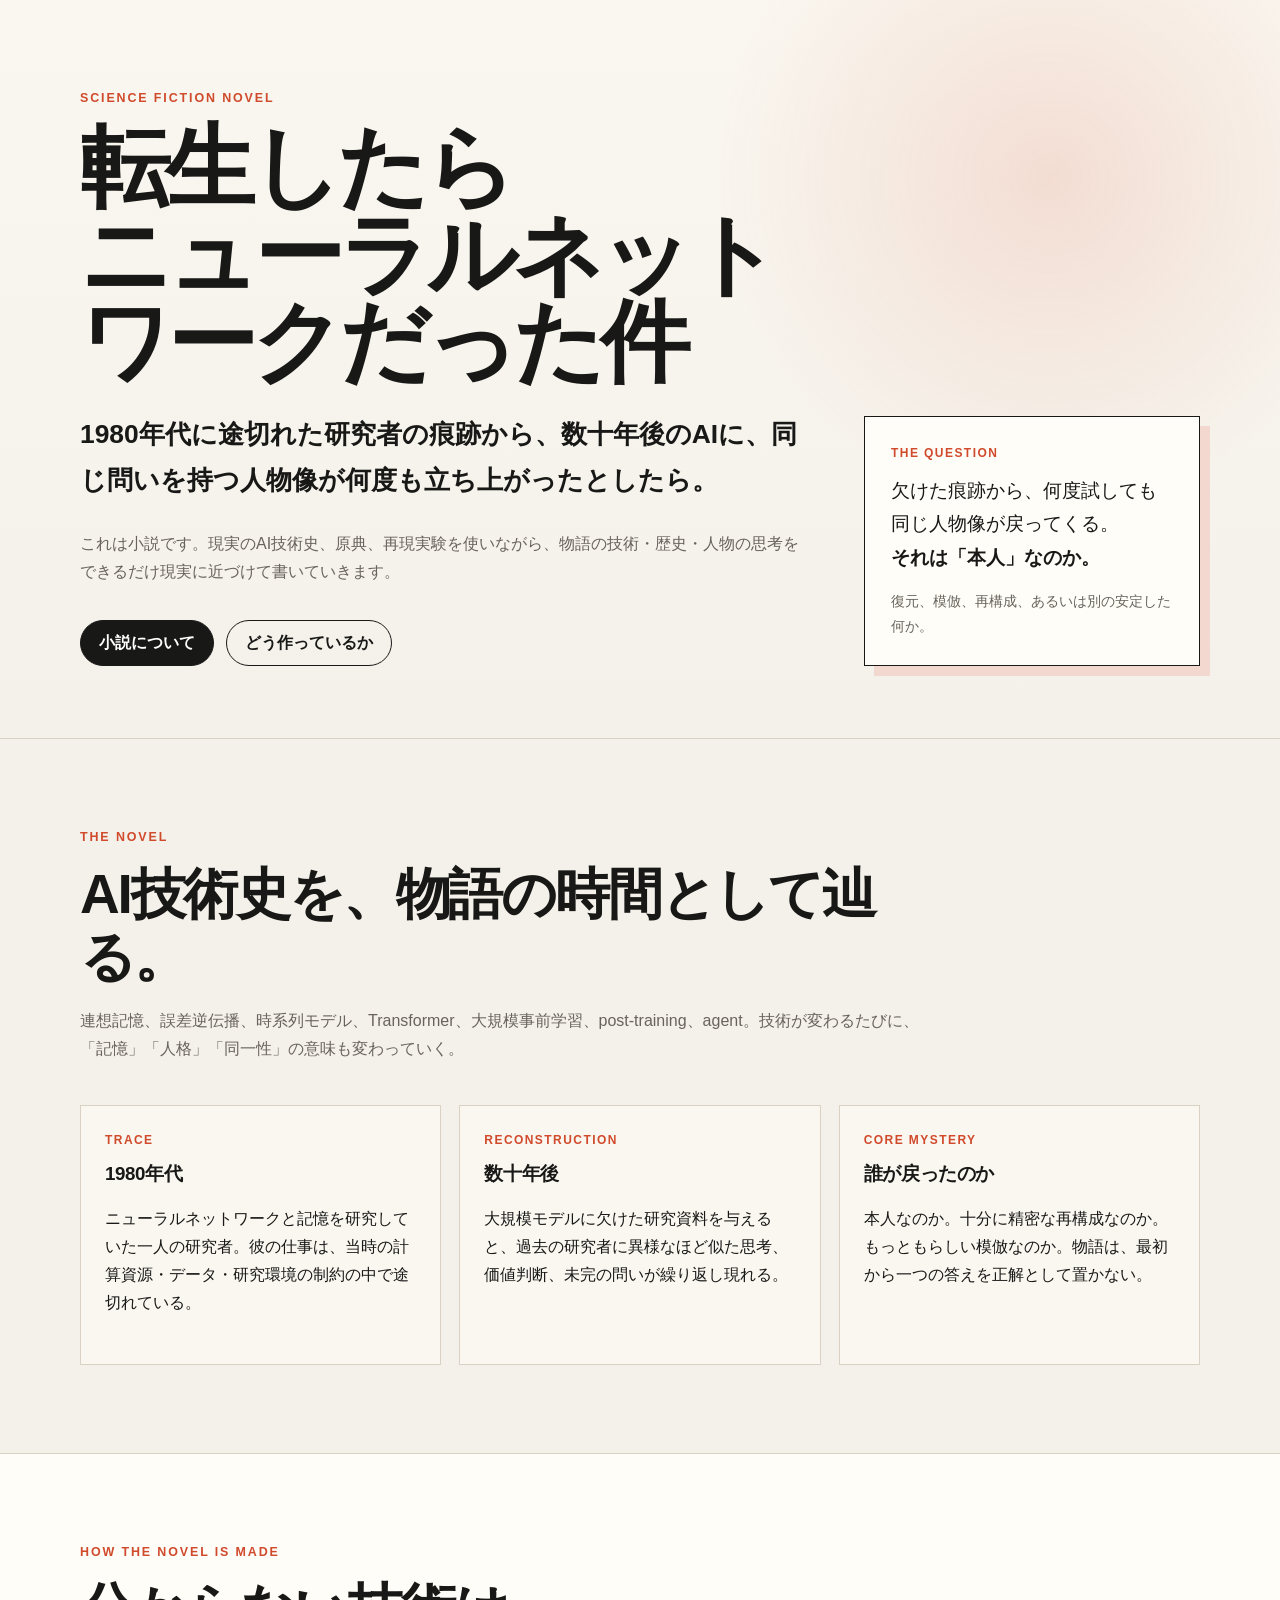
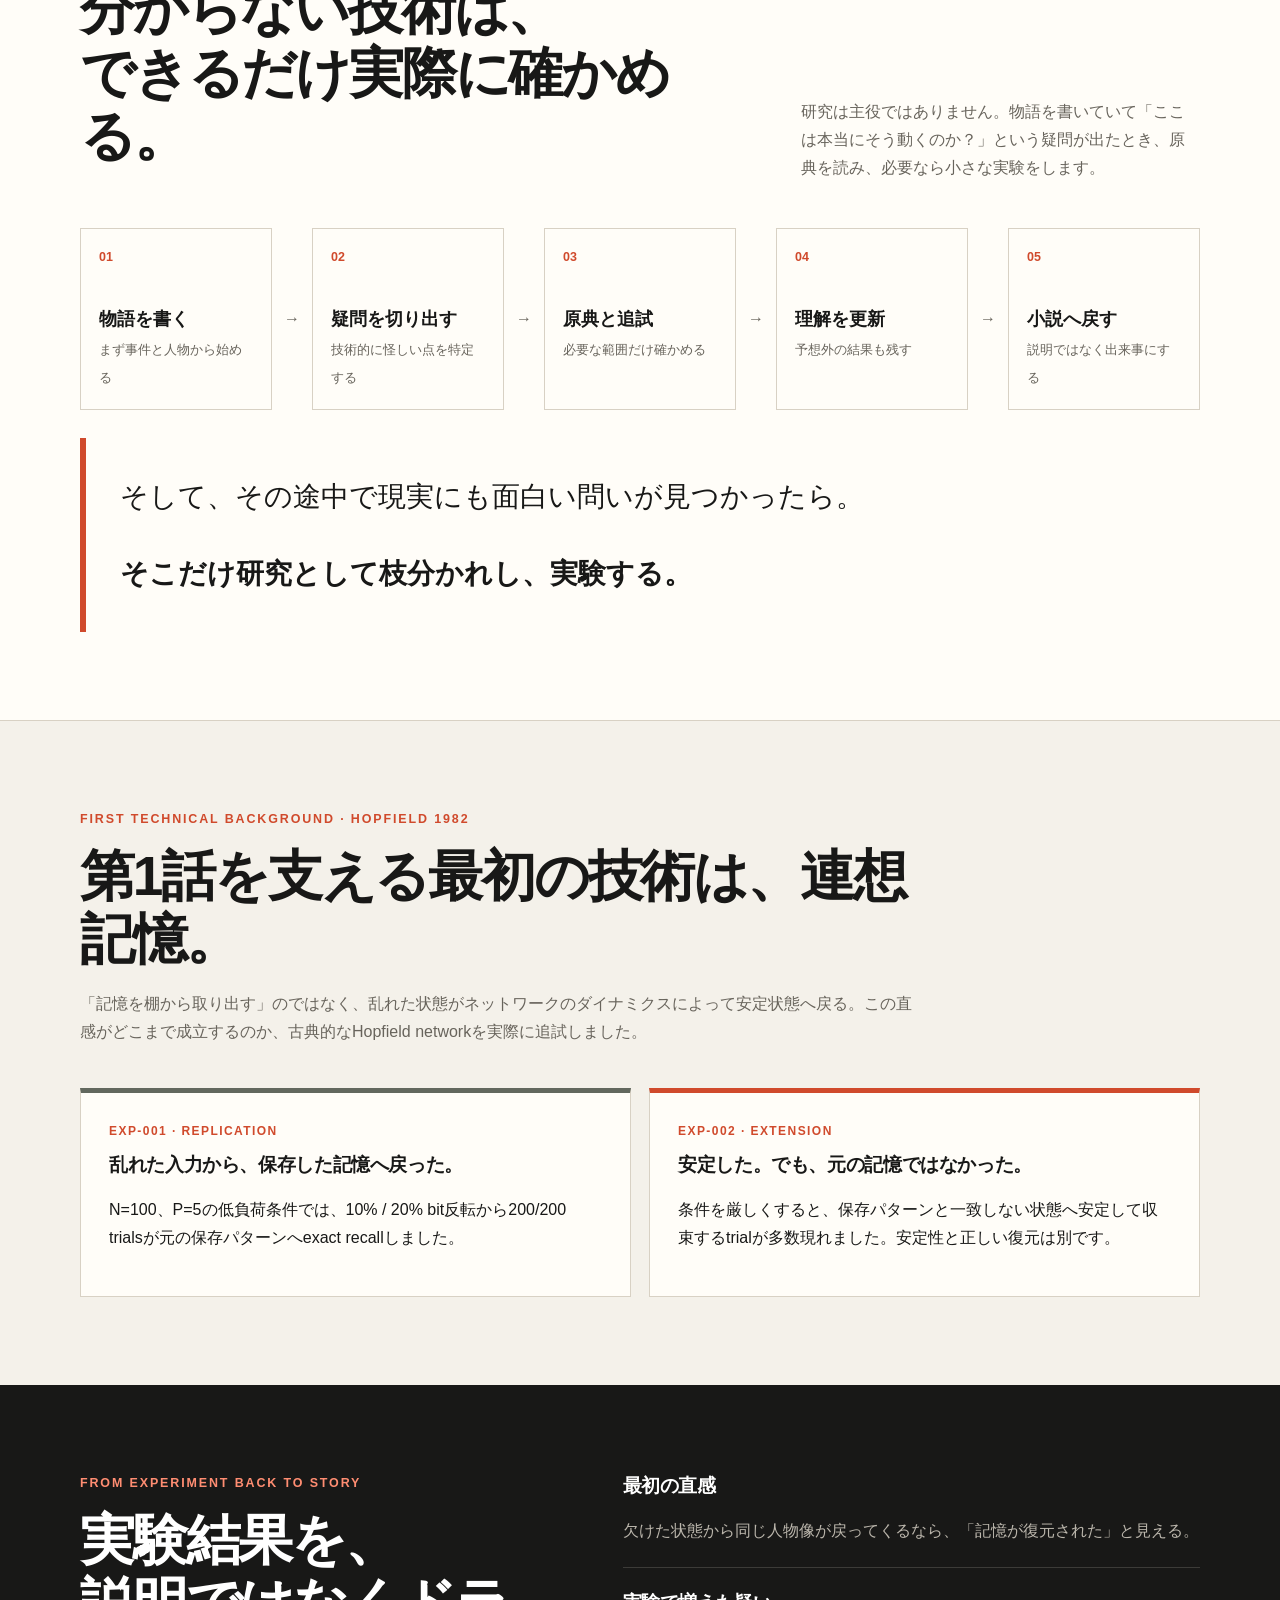
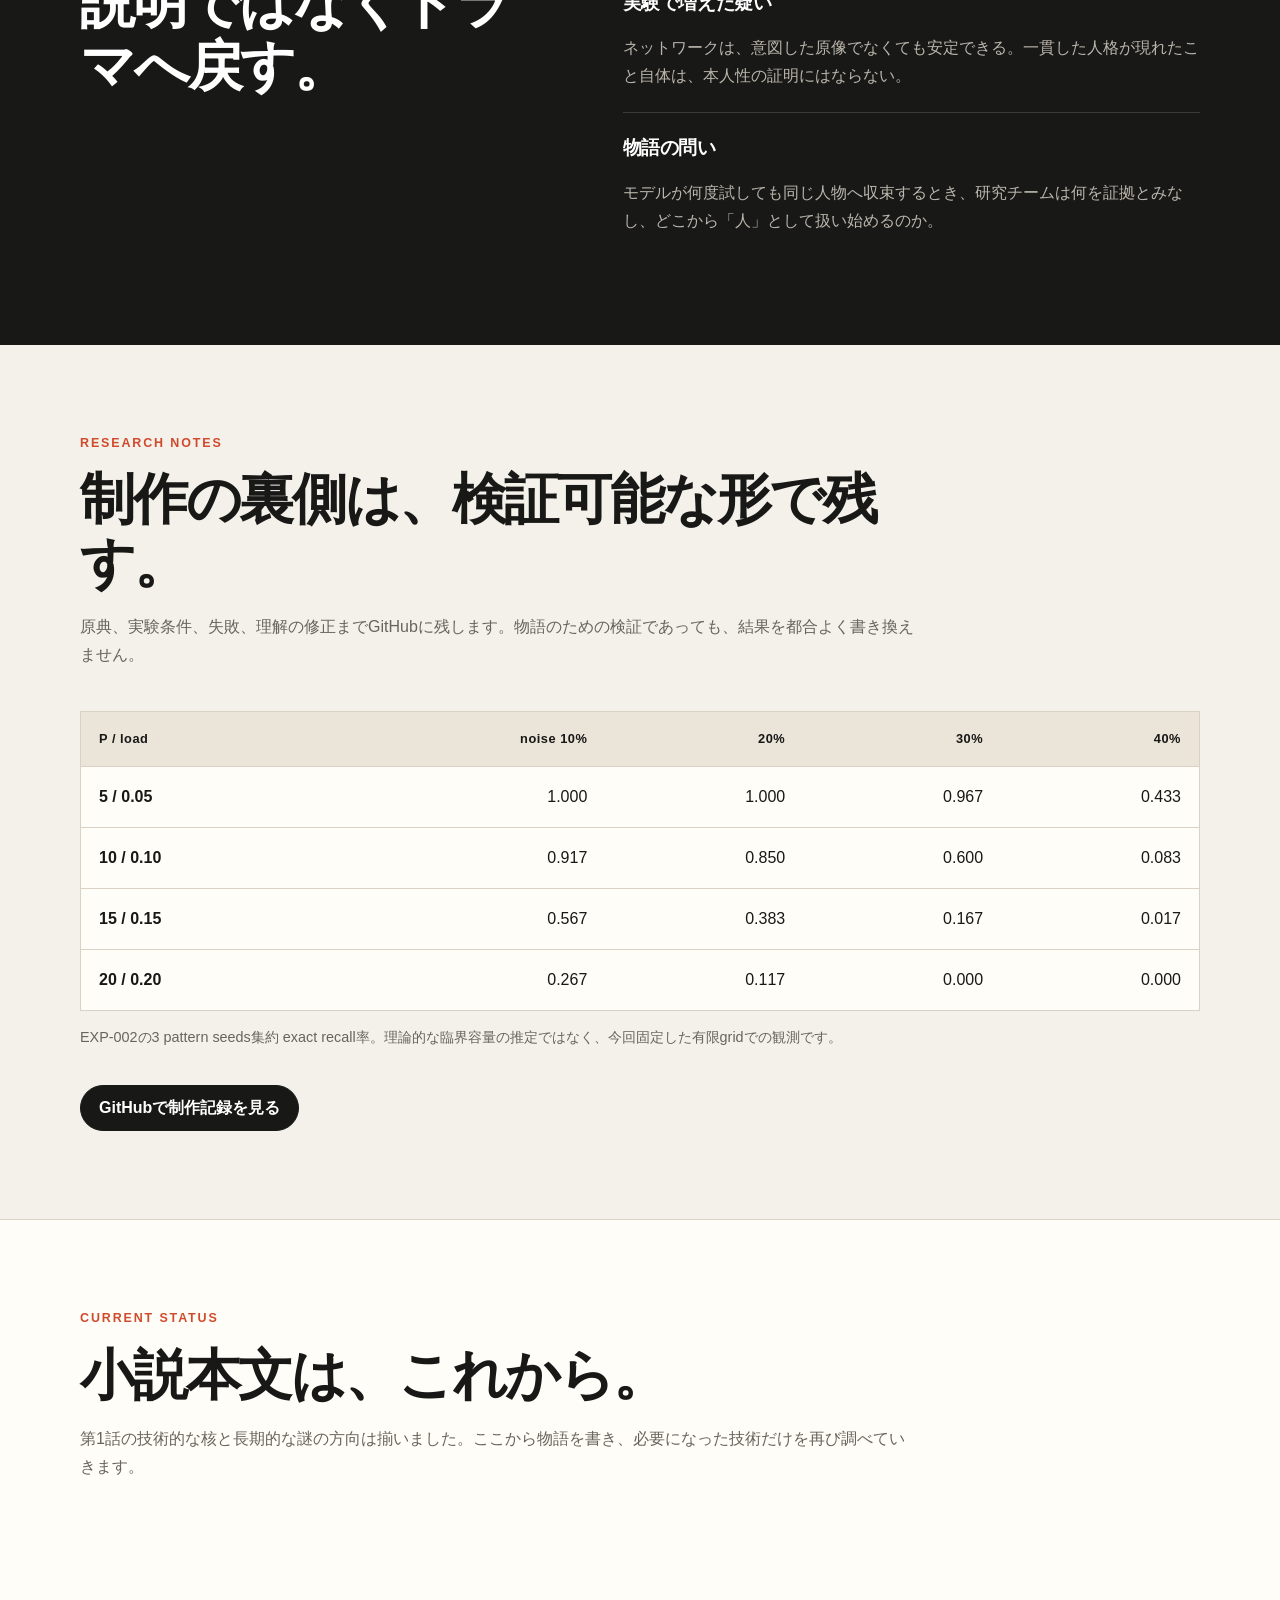
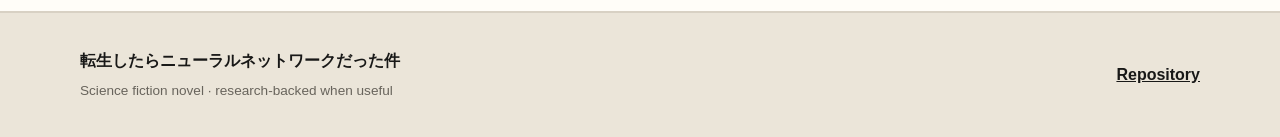
==== commit 1f0f2791: "小説主役のPagesトップを最新構想で作成" ====
--- a/docs/index.html
+++ b/docs/index.html
@@ -3,7 +3,7 @@
 <head>
   <meta charset="utf-8">
   <meta name="viewport" content="width=device-width, initial-scale=1">
-  <meta name="description" content="小説『転生したらニューラルネットワークだった件』。AI技術史を物語の背景として辿り、必要な研究は実際に追試する研究SFプロジェクト。">
+  <meta name="description" content="小説『転生したらニューラルネットワークだった件』。実在するAI技術史と原典・再現実験を土台に、記憶・人格・同一性を描く研究SF。">
   <title>転生したらニューラルネットワークだった件</title>
   <link rel="stylesheet" href="style.css">
 </head>
@@ -13,8 +13,8 @@
       <div>
         <p class="eyebrow">SCIENCE FICTION NOVEL</p>
         <h1>転生したら<br>ニューラルネットワークだった件</h1>
-        <p class="lead">1980年代のニューラルネットワーク研究者が、数十年後のAIの中で「再構成」されたとしたら。</p>
-        <p class="sublead">これは小説です。研究や実験は、物語の技術・歴史・人物の思考をできるだけ現実に近づけるために、作者が実際に手を動かして確かめる制作工程です。</p>
+        <p class="lead">1980年代に途切れた研究者の痕跡から、数十年後のAIに、同じ問いを持つ人物像が何度も立ち上がったとしたら。</p>
+        <p class="sublead">これは小説です。現実のAI技術史、原典、再現実験を使いながら、物語の技術・歴史・人物の思考をできるだけ現実に近づけて書いていきます。</p>
         <div class="actions">
           <a class="button primary" href="#novel">小説について</a>
           <a class="button" href="#making">どう作っているか</a>
@@ -22,8 +22,8 @@
       </div>
       <aside class="principle-card" aria-label="novel premise">
         <p class="card-kicker">THE QUESTION</p>
-        <p class="principle">欠けた痕跡から、同じ人物像が何度も戻ってくる。<br><strong>それは「本人」なのか。</strong></p>
-        <p class="caption">復元、模倣、再構成、あるいは全く別の安定した何か。</p>
+        <p class="principle">欠けた痕跡から、何度試しても同じ人物像が戻ってくる。<br><strong>それは「本人」なのか。</strong></p>
+        <p class="caption">復元、模倣、再構成、あるいは別の安定した何か。</p>
       </aside>
     </div>
   </header>
@@ -32,25 +32,25 @@
     <section class="section wrap" id="novel">
       <div class="section-heading">
         <p class="eyebrow">THE NOVEL</p>
-        <h2>AI技術史そのものを、物語の時間として辿る。</h2>
-        <p>古い連想記憶から、誤差逆伝播、時系列モデル、Transformer、大規模事前学習、post-training、agentへ。技術が変わるたびに、主人公の「記憶」「人格」「同一性」のあり方も変わっていく。</p>
+        <h2>AI技術史を、物語の時間として辿る。</h2>
+        <p>連想記憶、誤差逆伝播、時系列モデル、Transformer、大規模事前学習、post-training、agent。技術が変わるたびに、「記憶」「人格」「同一性」の意味も変わっていく。</p>
       </div>
 
       <div class="cards">
         <article class="card">
-          <p class="card-kicker">ORIGIN</p>
+          <p class="card-kicker">TRACE</p>
           <h3>1980年代</h3>
-          <p>ニューラルネットワークと記憶を研究していた一人の研究者。彼の仕事は、当時の計算資源・データ・研究環境の制約の中で途切れる。</p>
+          <p>ニューラルネットワークと記憶を研究していた一人の研究者。彼の仕事は、当時の計算資源・データ・研究環境の制約の中で途切れている。</p>
         </article>
         <article class="card">
-          <p class="card-kicker">RETURN</p>
+          <p class="card-kicker">RECONSTRUCTION</p>
           <h3>数十年後</h3>
-          <p>大規模モデルの中で、過去の研究者に異様なほど似た思考・記憶・研究上の癖が現れる。それは保存された人格ではなく、別のネットワーク上に成立した動的なパターンかもしれない。</p>
+          <p>大規模モデルに欠けた研究資料を与えると、過去の研究者に異様なほど似た思考、価値判断、未完の問いが繰り返し現れる。</p>
         </article>
         <article class="card">
           <p class="card-kicker">CORE MYSTERY</p>
           <h3>誰が戻ったのか</h3>
-          <p>本人なのか。十分に精密な再構成なのか。もっともらしい模倣なのか。物語は、その答えを科学的事実として先に決めない。</p>
+          <p>本人なのか。十分に精密な再構成なのか。もっともらしい模倣なのか。物語は、最初から一つの答えを正解として置かない。</p>
         </article>
       </div>
     </section>
@@ -62,17 +62,17 @@
             <p class="eyebrow">HOW THE NOVEL IS MADE</p>
             <h2>分からない技術は、<br>できるだけ実際に確かめる。</h2>
           </div>
-          <p>研究は主役ではない。物語を書く途中で「ここは本当にそう動くのか？」という疑問が出たとき、原典を読み、必要なら小さな実験をする。</p>
+          <p>研究は主役ではありません。物語を書いていて「ここは本当にそう動くのか？」という疑問が出たとき、原典を読み、必要なら小さな実験をします。</p>
         </div>
 
         <div class="flow" aria-label="novel making cycle">
-          <div class="flow-step"><span>01</span><strong>物語上の問い</strong><small>この描写は成立するか</small></div>
+          <div class="flow-step"><span>01</span><strong>物語を書く</strong><small>まず事件と人物から始める</small></div>
           <div class="flow-arrow">→</div>
-          <div class="flow-step"><span>02</span><strong>原典</strong><small>一次資料を読む</small></div>
+          <div class="flow-step"><span>02</span><strong>疑問を切り出す</strong><small>技術的に怪しい点を特定する</small></div>
           <div class="flow-arrow">→</div>
-          <div class="flow-step"><span>03</span><strong>必要なら追試</strong><small>実際に動かして確かめる</small></div>
+          <div class="flow-step"><span>03</span><strong>原典と追試</strong><small>必要な範囲だけ確かめる</small></div>
           <div class="flow-arrow">→</div>
-          <div class="flow-step"><span>04</span><strong>理解を更新</strong><small>誤解も記録する</small></div>
+          <div class="flow-step"><span>04</span><strong>理解を更新</strong><small>予想外の結果も残す</small></div>
           <div class="flow-arrow">→</div>
           <div class="flow-step"><span>05</span><strong>小説へ戻す</strong><small>説明ではなく出来事にする</small></div>
         </div>
@@ -88,19 +88,19 @@
       <div class="section-heading">
         <p class="eyebrow">FIRST TECHNICAL BACKGROUND · HOPFIELD 1982</p>
         <h2>第1話を支える最初の技術は、連想記憶。</h2>
-        <p>「記憶を棚から取り出す」のではなく、乱れた状態がネットワークのダイナミクスによって安定状態へ戻る。主人公の研究テーマと、物語の最初の謎を描くために、この仕組みを実際に追試した。</p>
+        <p>「記憶を棚から取り出す」のではなく、乱れた状態がネットワークのダイナミクスによって安定状態へ戻る。この直感がどこまで成立するのか、古典的なHopfield networkを実際に追試しました。</p>
       </div>
 
       <div class="finding-grid">
         <article class="finding good">
-          <p class="card-kicker">EXP-001 · REALITY CHECK</p>
-          <h3>乱れた入力から、元の記憶へ戻った。</h3>
-          <p>N=100、P=5の低負荷条件では、10% / 20% bit反転から200/200 trialsが元の保存パターンへexact recallした。</p>
+          <p class="card-kicker">EXP-001 · REPLICATION</p>
+          <h3>乱れた入力から、保存した記憶へ戻った。</h3>
+          <p>N=100、P=5の低負荷条件では、10% / 20% bit反転から200/200 trialsが元の保存パターンへexact recallしました。</p>
         </article>
         <article class="finding caution">
-          <p class="card-kicker">EXP-002 · THE USEFUL FAILURE</p>
+          <p class="card-kicker">EXP-002 · EXTENSION</p>
           <h3>安定した。でも、元の記憶ではなかった。</h3>
-          <p>条件を厳しくすると、保存パターンと一致しない状態へ安定して収束するtrialが多数現れた。安定性と正しい復元は別だと分かった。</p>
+          <p>条件を厳しくすると、保存パターンと一致しない状態へ安定して収束するtrialが多数現れました。安定性と正しい復元は別です。</p>
         </article>
       </div>
     </section>
@@ -118,11 +118,11 @@
           </div>
           <div>
             <h3>実験で増えた疑い</h3>
-            <p>ネットワークは、意図した原像でなくても安定できる。ならば、一貫した人格が現れたこと自体は本人性の証明にならない。</p>
+            <p>ネットワークは、意図した原像でなくても安定できる。一貫した人格が現れたこと自体は、本人性の証明にはならない。</p>
           </div>
           <div>
             <h3>物語の問い</h3>
-            <p>モデルが何度試しても同じ研究者へ収束するとき、研究チームは何を証拠とみなし、どこから「人」として扱い始めるのか。</p>
+            <p>モデルが何度試しても同じ人物へ収束するとき、研究チームは何を証拠とみなし、どこから「人」として扱い始めるのか。</p>
           </div>
         </div>
       </div>
@@ -132,7 +132,7 @@
       <div class="section-heading">
         <p class="eyebrow">RESEARCH NOTES</p>
         <h2>制作の裏側は、検証可能な形で残す。</h2>
-        <p>研究・実験の詳細はGitHubに残す。物語のための検証であっても、結果を都合よく変えない。もし現実にも価値のある方法や問いが出たら、その時点で独立した研究として扱う。</p>
+        <p>原典、実験条件、失敗、理解の修正までGitHubに残します。物語のための検証であっても、結果を都合よく書き換えません。</p>
       </div>
 
       <div class="table-wrap">
@@ -148,7 +148,7 @@
           </tbody>
         </table>
       </div>
-      <p class="caption" style="margin-top: 14px;">EXP-002の3 pattern seeds集約 exact recall率。理論的な臨界容量の推定ではなく、今回固定した有限gridでの観測。</p>
+      <p class="caption" style="margin-top: 14px;">EXP-002の3 pattern seeds集約 exact recall率。理論的な臨界容量の推定ではなく、今回固定した有限gridでの観測です。</p>
 
       <div class="actions">
         <a class="button primary" href="https://github.com/Unjuno/tensei-neural-network">GitHubで制作記録を見る</a>
@@ -160,7 +160,7 @@
         <div class="section-heading">
           <p class="eyebrow">CURRENT STATUS</p>
           <h2>小説本文は、これから。</h2>
-          <p>現在は第1話の技術的な核と中心の緊張を固めている段階。研究を先に完成させるのではなく、ここから物語を書き、必要になった技術だけを再び調べる。</p>
+          <p>第1話の技術的な核と長期的な謎の方向は揃いました。ここから物語を書き、必要になった技術だけを再び調べていきます。</p>
         </div>
       </div>
     </section>
@@ -170,7 +170,7 @@
     <div class="wrap footer-inner">
       <div>
         <strong>転生したらニューラルネットワークだった件</strong>
-        <p>Science Fiction Novel · research-backed when useful</p>
+        <p>Science fiction novel · research-backed when useful</p>
       </div>
       <a href="https://github.com/Unjuno/tensei-neural-network">Repository</a>
     </div>
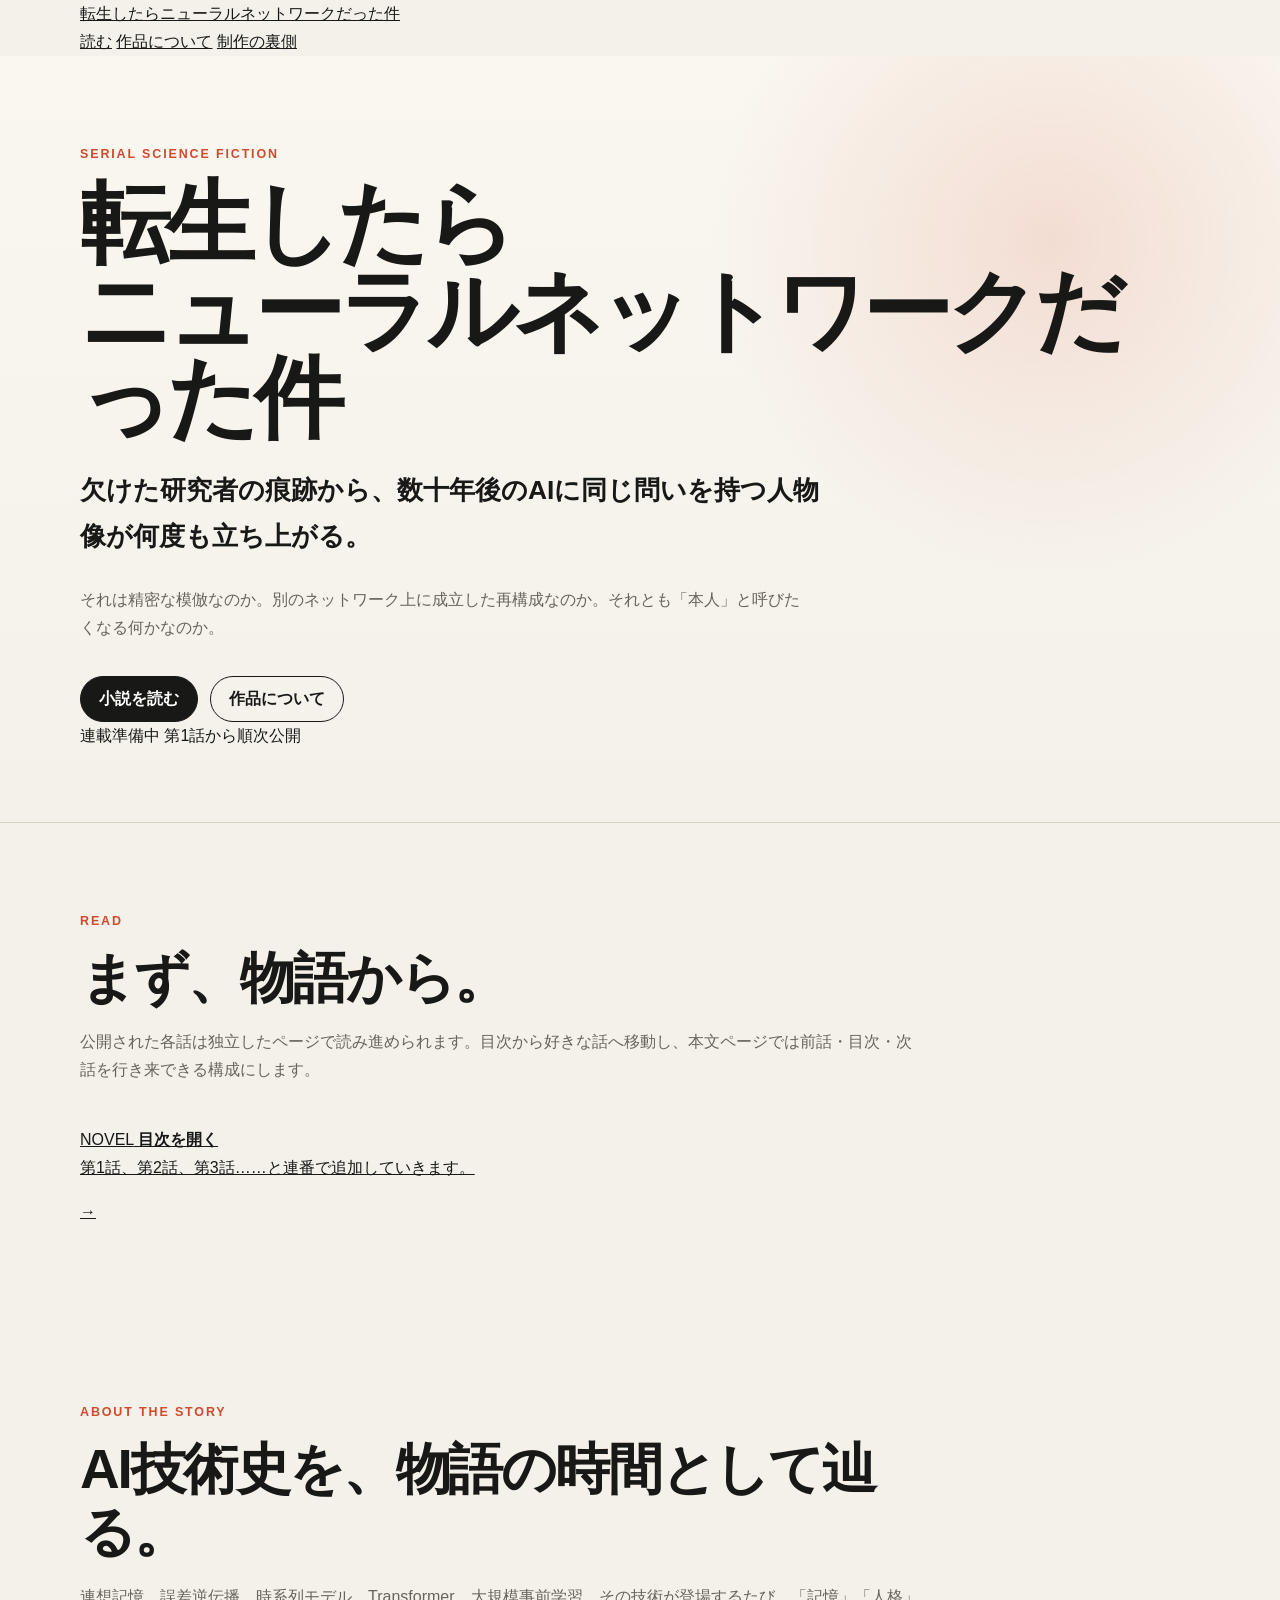
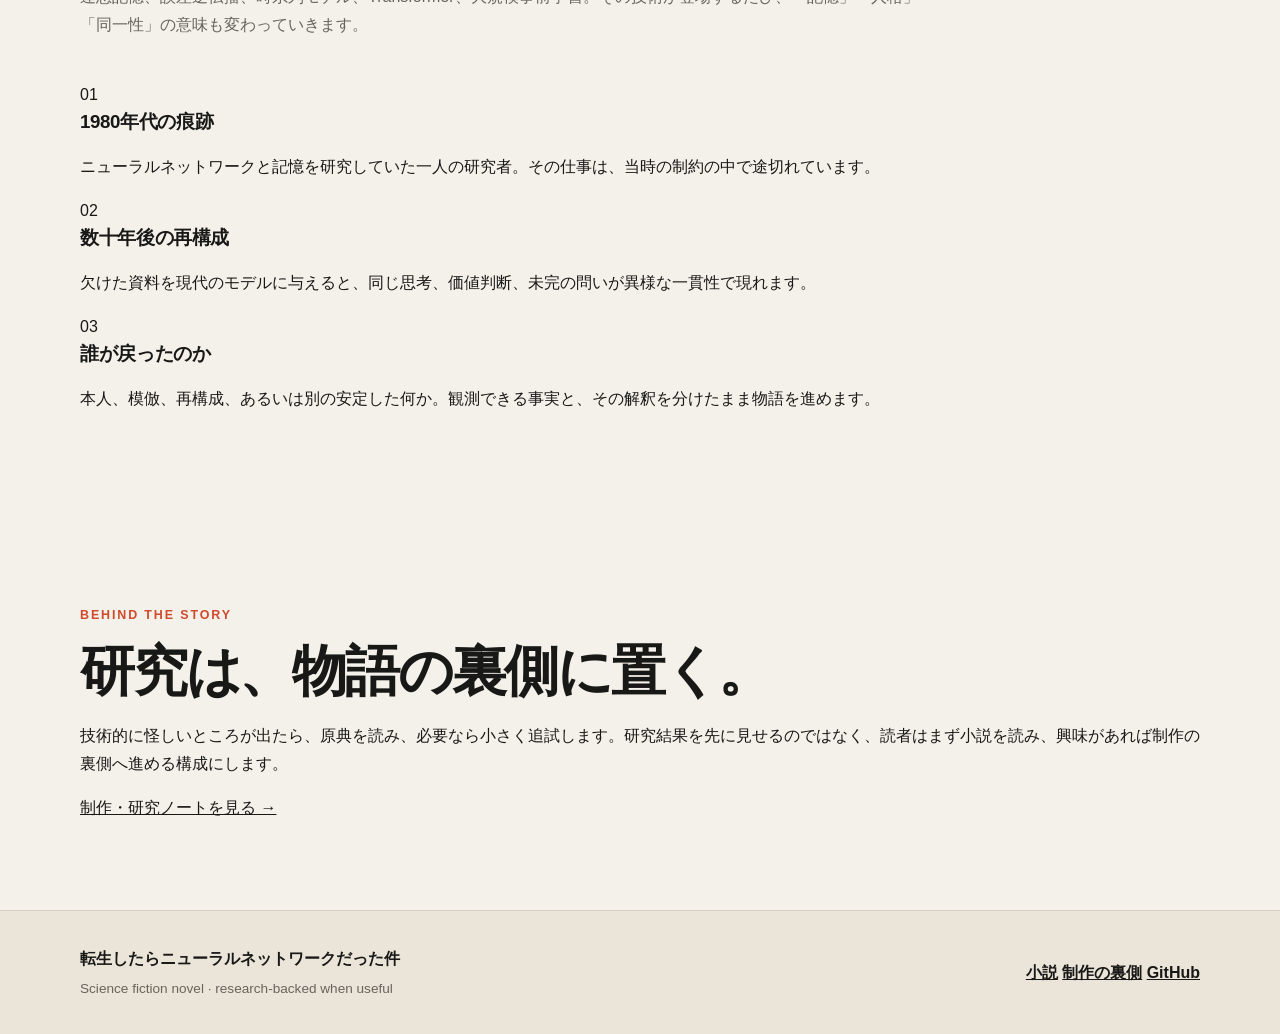
==== commit 72dac11a: "トップを連載小説の読書導線へ再設計" ====
--- a/docs/index.html
+++ b/docs/index.html
@@ -3,165 +3,92 @@
 <head>
   <meta charset="utf-8">
   <meta name="viewport" content="width=device-width, initial-scale=1">
-  <meta name="description" content="小説『転生したらニューラルネットワークだった件』。実在するAI技術史と原典・再現実験を土台に、記憶・人格・同一性を描く研究SF。">
+  <meta name="description" content="小説『転生したらニューラルネットワークだった件』。AI技術史と実際の調査・追試を土台に描く研究SF。">
   <title>転生したらニューラルネットワークだった件</title>
   <link rel="stylesheet" href="style.css">
 </head>
 <body>
-  <header class="hero">
-    <div class="wrap hero-grid">
-      <div>
-        <p class="eyebrow">SCIENCE FICTION NOVEL</p>
-        <h1>転生したら<br>ニューラルネットワークだった件</h1>
-        <p class="lead">1980年代に途切れた研究者の痕跡から、数十年後のAIに、同じ問いを持つ人物像が何度も立ち上がったとしたら。</p>
-        <p class="sublead">これは小説です。現実のAI技術史、原典、再現実験を使いながら、物語の技術・歴史・人物の思考をできるだけ現実に近づけて書いていきます。</p>
-        <div class="actions">
-          <a class="button primary" href="#novel">小説について</a>
-          <a class="button" href="#making">どう作っているか</a>
-        </div>
-      </div>
-      <aside class="principle-card" aria-label="novel premise">
-        <p class="card-kicker">THE QUESTION</p>
-        <p class="principle">欠けた痕跡から、何度試しても同じ人物像が戻ってくる。<br><strong>それは「本人」なのか。</strong></p>
-        <p class="caption">復元、模倣、再構成、あるいは別の安定した何か。</p>
-      </aside>
+  <header class="site-header">
+    <div class="wrap nav-row">
+      <a class="brand" href="./">転生したらニューラルネットワークだった件</a>
+      <nav class="site-nav" aria-label="メインナビゲーション">
+        <a href="novel/">読む</a>
+        <a href="#about">作品について</a>
+        <a href="research/">制作の裏側</a>
+      </nav>
     </div>
   </header>
 
   <main>
-    <section class="section wrap" id="novel">
-      <div class="section-heading">
-        <p class="eyebrow">THE NOVEL</p>
-        <h2>AI技術史を、物語の時間として辿る。</h2>
-        <p>連想記憶、誤差逆伝播、時系列モデル、Transformer、大規模事前学習、post-training、agent。技術が変わるたびに、「記憶」「人格」「同一性」の意味も変わっていく。</p>
-      </div>
-
-      <div class="cards">
-        <article class="card">
-          <p class="card-kicker">TRACE</p>
-          <h3>1980年代</h3>
-          <p>ニューラルネットワークと記憶を研究していた一人の研究者。彼の仕事は、当時の計算資源・データ・研究環境の制約の中で途切れている。</p>
-        </article>
-        <article class="card">
-          <p class="card-kicker">RECONSTRUCTION</p>
-          <h3>数十年後</h3>
-          <p>大規模モデルに欠けた研究資料を与えると、過去の研究者に異様なほど似た思考、価値判断、未完の問いが繰り返し現れる。</p>
-        </article>
-        <article class="card">
-          <p class="card-kicker">CORE MYSTERY</p>
-          <h3>誰が戻ったのか</h3>
-          <p>本人なのか。十分に精密な再構成なのか。もっともらしい模倣なのか。物語は、最初から一つの答えを正解として置かない。</p>
-        </article>
-      </div>
-    </section>
-
-    <section class="section section-alt" id="making">
-      <div class="wrap">
-        <div class="section-heading split-heading">
-          <div>
-            <p class="eyebrow">HOW THE NOVEL IS MADE</p>
-            <h2>分からない技術は、<br>できるだけ実際に確かめる。</h2>
-          </div>
-          <p>研究は主役ではありません。物語を書いていて「ここは本当にそう動くのか？」という疑問が出たとき、原典を読み、必要なら小さな実験をします。</p>
+    <section class="hero">
+      <div class="wrap hero-inner">
+        <p class="eyebrow">SERIAL SCIENCE FICTION</p>
+        <h1>転生したら<br>ニューラルネットワークだった件</h1>
+        <p class="lead">欠けた研究者の痕跡から、数十年後のAIに同じ問いを持つ人物像が何度も立ち上がる。</p>
+        <p class="sublead">それは精密な模倣なのか。別のネットワーク上に成立した再構成なのか。それとも「本人」と呼びたくなる何かなのか。</p>
+        <div class="actions">
+          <a class="button primary" href="novel/">小説を読む</a>
+          <a class="button" href="#about">作品について</a>
         </div>
-
-        <div class="flow" aria-label="novel making cycle">
-          <div class="flow-step"><span>01</span><strong>物語を書く</strong><small>まず事件と人物から始める</small></div>
-          <div class="flow-arrow">→</div>
-          <div class="flow-step"><span>02</span><strong>疑問を切り出す</strong><small>技術的に怪しい点を特定する</small></div>
-          <div class="flow-arrow">→</div>
-          <div class="flow-step"><span>03</span><strong>原典と追試</strong><small>必要な範囲だけ確かめる</small></div>
-          <div class="flow-arrow">→</div>
-          <div class="flow-step"><span>04</span><strong>理解を更新</strong><small>予想外の結果も残す</small></div>
-          <div class="flow-arrow">→</div>
-          <div class="flow-step"><span>05</span><strong>小説へ戻す</strong><small>説明ではなく出来事にする</small></div>
-        </div>
-
-        <div class="quote-panel" style="margin-top: 28px;">
-          <p>そして、その途中で現実にも面白い問いが見つかったら。</p>
-          <p><strong>そこだけ研究として枝分かれし、実験する。</strong></p>
+        <div class="status-line" aria-label="連載状況">
+          <span>連載準備中</span>
+          <span>第1話から順次公開</span>
         </div>
       </div>
     </section>
 
-    <section class="section wrap" id="first-theme">
-      <div class="section-heading">
-        <p class="eyebrow">FIRST TECHNICAL BACKGROUND · HOPFIELD 1982</p>
-        <h2>第1話を支える最初の技術は、連想記憶。</h2>
-        <p>「記憶を棚から取り出す」のではなく、乱れた状態がネットワークのダイナミクスによって安定状態へ戻る。この直感がどこまで成立するのか、古典的なHopfield networkを実際に追試しました。</p>
+    <section class="section wrap reading-entry" id="read">
+      <div class="section-heading compact">
+        <p class="eyebrow">READ</p>
+        <h2>まず、物語から。</h2>
+        <p>公開された各話は独立したページで読み進められます。目次から好きな話へ移動し、本文ページでは前話・目次・次話を行き来できる構成にします。</p>
       </div>
-
-      <div class="finding-grid">
-        <article class="finding good">
-          <p class="card-kicker">EXP-001 · REPLICATION</p>
-          <h3>乱れた入力から、保存した記憶へ戻った。</h3>
-          <p>N=100、P=5の低負荷条件では、10% / 20% bit反転から200/200 trialsが元の保存パターンへexact recallしました。</p>
-        </article>
-        <article class="finding caution">
-          <p class="card-kicker">EXP-002 · EXTENSION</p>
-          <h3>安定した。でも、元の記憶ではなかった。</h3>
-          <p>条件を厳しくすると、保存パターンと一致しない状態へ安定して収束するtrialが多数現れました。安定性と正しい復元は別です。</p>
-        </article>
-      </div>
+      <a class="reader-card" href="novel/">
+        <div>
+          <span class="reader-card-label">NOVEL</span>
+          <strong>目次を開く</strong>
+          <p>第1話、第2話、第3話……と連番で追加していきます。</p>
+        </div>
+        <span class="reader-card-arrow" aria-hidden="true">→</span>
+      </a>
     </section>
 
-    <section class="section section-dark" id="story-impact">
-      <div class="wrap two-col">
-        <div>
-          <p class="eyebrow">FROM EXPERIMENT BACK TO STORY</p>
-          <h2>実験結果を、<br>説明ではなくドラマへ戻す。</h2>
+    <section class="section section-paper" id="about">
+      <div class="wrap">
+        <div class="section-heading">
+          <p class="eyebrow">ABOUT THE STORY</p>
+          <h2>AI技術史を、物語の時間として辿る。</h2>
+          <p>連想記憶、誤差逆伝播、時系列モデル、Transformer、大規模事前学習。その技術が登場するたび、「記憶」「人格」「同一性」の意味も変わっていきます。</p>
         </div>
-        <div class="boundary-list">
-          <div>
-            <h3>最初の直感</h3>
-            <p>欠けた状態から同じ人物像が戻ってくるなら、「記憶が復元された」と見える。</p>
-          </div>
-          <div>
-            <h3>実験で増えた疑い</h3>
-            <p>ネットワークは、意図した原像でなくても安定できる。一貫した人格が現れたこと自体は、本人性の証明にはならない。</p>
-          </div>
-          <div>
-            <h3>物語の問い</h3>
-            <p>モデルが何度試しても同じ人物へ収束するとき、研究チームは何を証拠とみなし、どこから「人」として扱い始めるのか。</p>
-          </div>
+
+        <div class="story-grid">
+          <article class="story-point">
+            <span>01</span>
+            <h3>1980年代の痕跡</h3>
+            <p>ニューラルネットワークと記憶を研究していた一人の研究者。その仕事は、当時の制約の中で途切れています。</p>
+          </article>
+          <article class="story-point">
+            <span>02</span>
+            <h3>数十年後の再構成</h3>
+            <p>欠けた資料を現代のモデルに与えると、同じ思考、価値判断、未完の問いが異様な一貫性で現れます。</p>
+          </article>
+          <article class="story-point">
+            <span>03</span>
+            <h3>誰が戻ったのか</h3>
+            <p>本人、模倣、再構成、あるいは別の安定した何か。観測できる事実と、その解釈を分けたまま物語を進めます。</p>
+          </article>
         </div>
       </div>
     </section>
 
-    <section class="section wrap" id="research-notes">
-      <div class="section-heading">
-        <p class="eyebrow">RESEARCH NOTES</p>
-        <h2>制作の裏側は、検証可能な形で残す。</h2>
-        <p>原典、実験条件、失敗、理解の修正までGitHubに残します。物語のための検証であっても、結果を都合よく書き換えません。</p>
+    <section class="section wrap backstage">
+      <div>
+        <p class="eyebrow">BEHIND THE STORY</p>
+        <h2>研究は、物語の裏側に置く。</h2>
       </div>
-
-      <div class="table-wrap">
-        <table>
-          <thead>
-            <tr><th>P / load</th><th>noise 10%</th><th>20%</th><th>30%</th><th>40%</th></tr>
-          </thead>
-          <tbody>
-            <tr><th>5 / 0.05</th><td>1.000</td><td>1.000</td><td>0.967</td><td>0.433</td></tr>
-            <tr><th>10 / 0.10</th><td>0.917</td><td>0.850</td><td>0.600</td><td>0.083</td></tr>
-            <tr><th>15 / 0.15</th><td>0.567</td><td>0.383</td><td>0.167</td><td>0.017</td></tr>
-            <tr><th>20 / 0.20</th><td>0.267</td><td>0.117</td><td>0.000</td><td>0.000</td></tr>
-          </tbody>
-        </table>
-      </div>
-      <p class="caption" style="margin-top: 14px;">EXP-002の3 pattern seeds集約 exact recall率。理論的な臨界容量の推定ではなく、今回固定した有限gridでの観測です。</p>
-
-      <div class="actions">
-        <a class="button primary" href="https://github.com/Unjuno/tensei-neural-network">GitHubで制作記録を見る</a>
-      </div>
-    </section>
-
-    <section class="section section-alt" id="status">
-      <div class="wrap">
-        <div class="section-heading">
-          <p class="eyebrow">CURRENT STATUS</p>
-          <h2>小説本文は、これから。</h2>
-          <p>第1話の技術的な核と長期的な謎の方向は揃いました。ここから物語を書き、必要になった技術だけを再び調べていきます。</p>
-        </div>
+      <div>
+        <p>技術的に怪しいところが出たら、原典を読み、必要なら小さく追試します。研究結果を先に見せるのではなく、読者はまず小説を読み、興味があれば制作の裏側へ進める構成にします。</p>
+        <a class="text-link" href="research/">制作・研究ノートを見る →</a>
       </div>
     </section>
   </main>
@@ -172,7 +99,11 @@
         <strong>転生したらニューラルネットワークだった件</strong>
         <p>Science fiction novel · research-backed when useful</p>
       </div>
-      <a href="https://github.com/Unjuno/tensei-neural-network">Repository</a>
+      <div class="footer-links">
+        <a href="novel/">小説</a>
+        <a href="research/">制作の裏側</a>
+        <a href="https://github.com/Unjuno/tensei-neural-network">GitHub</a>
+      </div>
     </div>
   </footer>
 </body>
--- a/docs/style.css
+++ b/docs/style.css
@@ -70,6 +70,7 @@
   border-radius: 999px;
   font-weight: 700;
   text-decoration: none;
+  transition: transform .15s ease;
 }
 .button.primary { background: var(--ink); color: white; }
 .button:hover { transform: translateY(-1px); }
@@ -117,9 +118,6 @@
   border: 1px solid var(--line);
   background: #faf7f0;
 }
-.metric { display: flex; align-items: baseline; gap: 10px; margin: 34px 0 0; }
-.metric strong { font-size: 2rem; }
-.metric span { color: var(--muted); font-size: .85rem; text-transform: uppercase; letter-spacing: .08em; }
 
 .table-wrap { overflow-x: auto; border: 1px solid var(--line); background: var(--paper); }
 table { width: 100%; border-collapse: collapse; min-width: 640px; }
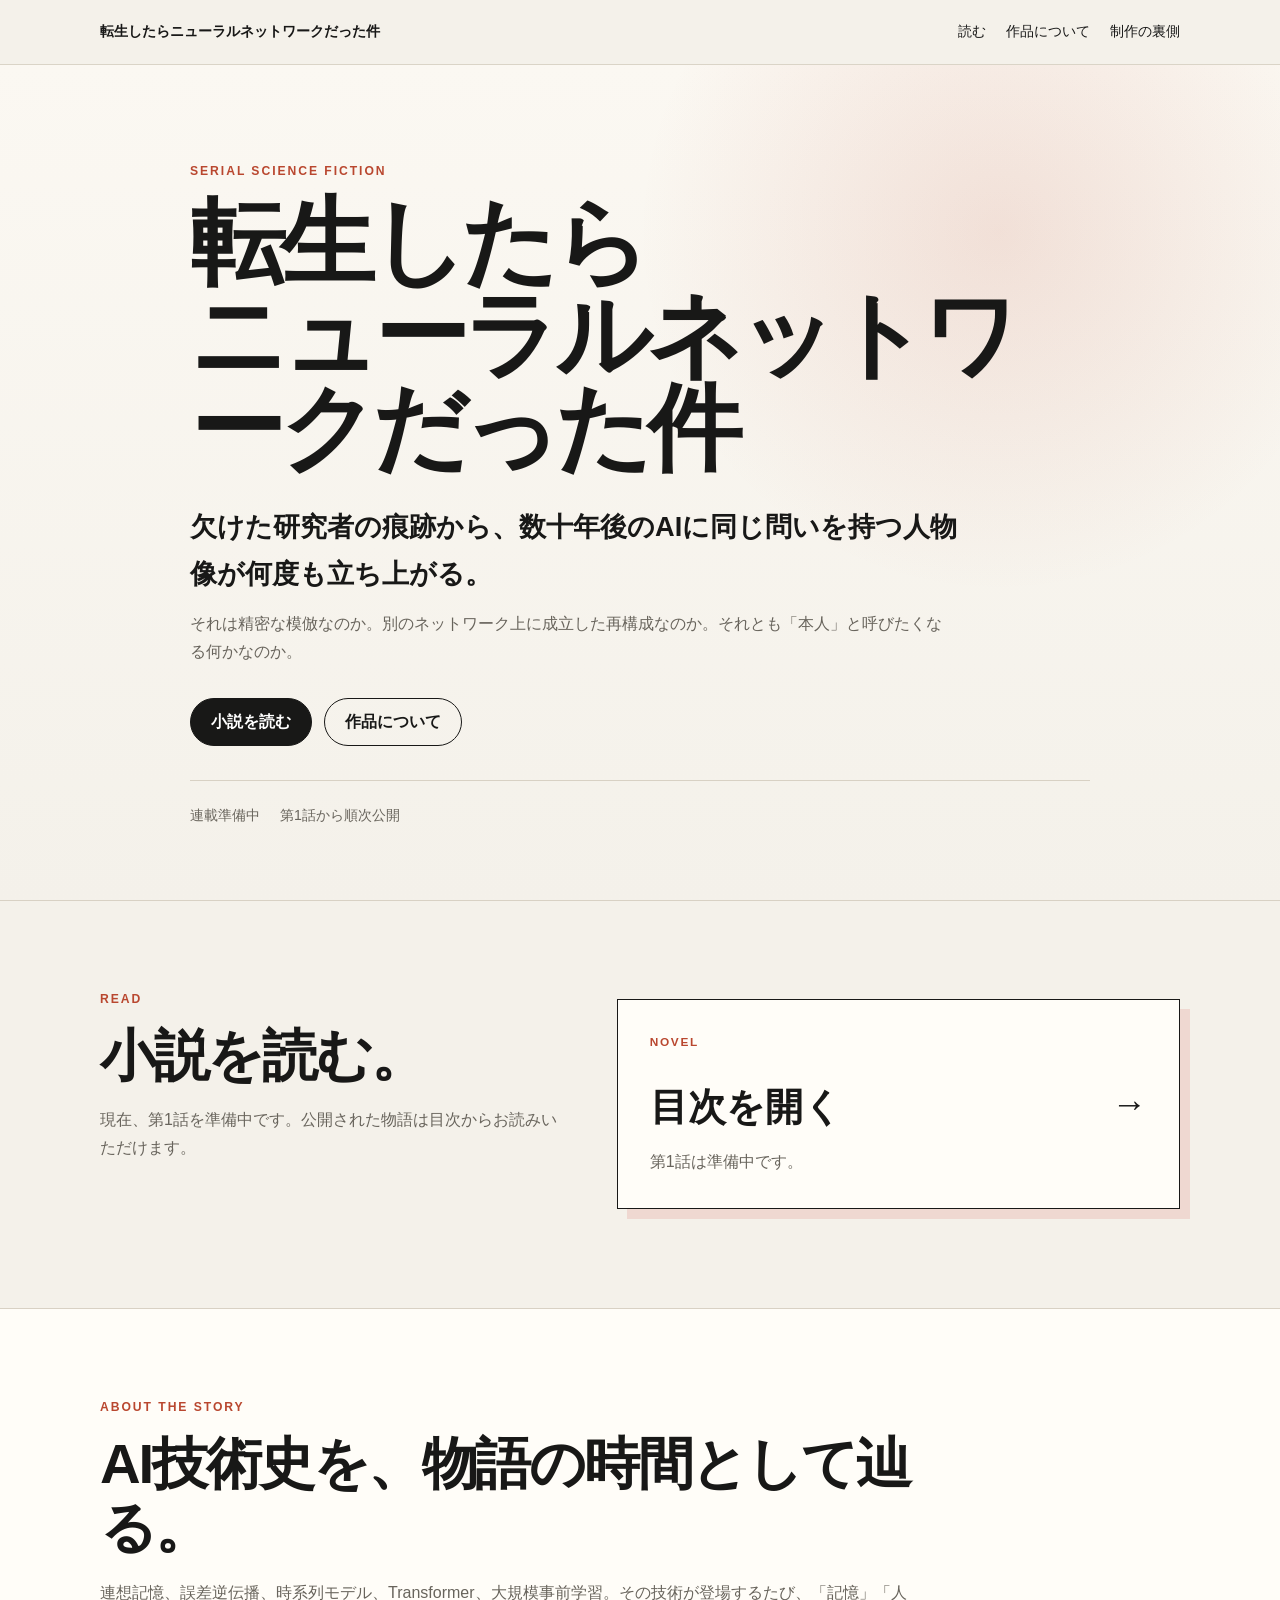
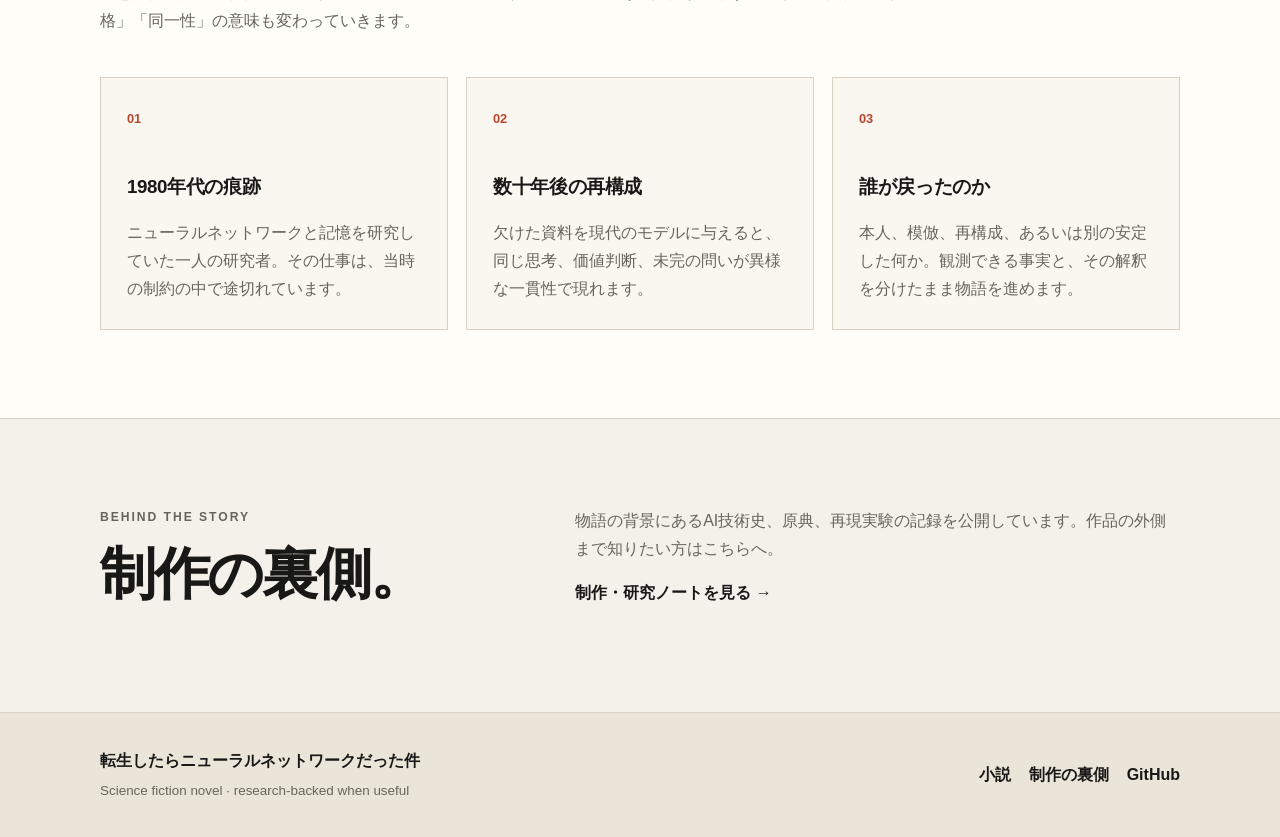
==== commit 493b174f: "公開トップから実装指示文を除去" ====
--- a/docs/index.html
+++ b/docs/index.html
@@ -40,14 +40,14 @@
     <section class="section wrap reading-entry" id="read">
       <div class="section-heading compact">
         <p class="eyebrow">READ</p>
-        <h2>まず、物語から。</h2>
-        <p>公開された各話は独立したページで読み進められます。目次から好きな話へ移動し、本文ページでは前話・目次・次話を行き来できる構成にします。</p>
+        <h2>小説を読む。</h2>
+        <p>現在、第1話を準備中です。公開された物語は目次からお読みいただけます。</p>
       </div>
       <a class="reader-card" href="novel/">
         <div>
           <span class="reader-card-label">NOVEL</span>
           <strong>目次を開く</strong>
-          <p>第1話、第2話、第3話……と連番で追加していきます。</p>
+          <p>第1話は準備中です。</p>
         </div>
         <span class="reader-card-arrow" aria-hidden="true">→</span>
       </a>
@@ -84,10 +84,10 @@
     <section class="section wrap backstage">
       <div>
         <p class="eyebrow">BEHIND THE STORY</p>
-        <h2>研究は、物語の裏側に置く。</h2>
+        <h2>制作の裏側。</h2>
       </div>
       <div>
-        <p>技術的に怪しいところが出たら、原典を読み、必要なら小さく追試します。研究結果を先に見せるのではなく、読者はまず小説を読み、興味があれば制作の裏側へ進める構成にします。</p>
+        <p>物語の背景にあるAI技術史、原典、再現実験の記録を公開しています。作品の外側まで知りたい方はこちらへ。</p>
         <a class="text-link" href="research/">制作・研究ノートを見る →</a>
       </div>
     </section>
--- a/docs/style.css
+++ b/docs/style.css
@@ -4,11 +4,10 @@
   --ink: #181817;
   --muted: #68645c;
   --line: #d8d1c4;
-  --accent: #d04a2c;
-  --accent-soft: #f2d8cf;
-  --dark: #181817;
-  --dark-muted: #bbb6ac;
-  --max: 1120px;
+  --accent: #b9472f;
+  --accent-soft: #efd8d1;
+  --dark: #1c1b19;
+  --max: 1080px;
 }
 
 * { box-sizing: border-box; }
@@ -21,147 +20,191 @@
   line-height: 1.75;
 }
 a { color: inherit; }
+h1, h2, h3, p { margin-top: 0; }
 .wrap { width: min(calc(100% - 40px), var(--max)); margin-inline: auto; }
 
+.site-header {
+  position: sticky;
+  top: 0;
+  z-index: 20;
+  border-bottom: 1px solid rgba(216, 209, 196, .9);
+  background: rgba(244, 241, 234, .94);
+  backdrop-filter: blur(12px);
+}
+.nav-row {
+  min-height: 64px;
+  display: flex;
+  align-items: center;
+  justify-content: space-between;
+  gap: 28px;
+}
+.brand {
+  font-size: .9rem;
+  font-weight: 800;
+  text-decoration: none;
+}
+.site-nav { display: flex; gap: 20px; font-size: .9rem; }
+.site-nav a { text-decoration: none; }
+.site-nav a:hover, .text-link:hover, .footer-links a:hover { text-decoration: underline; text-underline-offset: 4px; }
+
 .hero {
-  padding: 88px 0 72px;
+  padding: 96px 0 72px;
   border-bottom: 1px solid var(--line);
   background:
-    radial-gradient(circle at 82% 24%, rgba(208,74,44,.14), transparent 28%),
-    linear-gradient(180deg, #faf7f0 0%, var(--bg) 100%);
-}
-.hero-grid {
-  display: grid;
-  grid-template-columns: minmax(0, 1.5fr) minmax(300px, .7fr);
-  gap: 64px;
-  align-items: end;
-}
+    radial-gradient(circle at 78% 20%, rgba(185, 71, 47, .13), transparent 30%),
+    linear-gradient(180deg, #fbf8f2 0%, var(--bg) 100%);
+}
+.hero-inner { max-width: 900px; }
 .eyebrow {
-  margin: 0 0 14px;
+  margin-bottom: 14px;
   color: var(--accent);
-  font-size: .78rem;
-  font-weight: 800;
-  letter-spacing: .15em;
-}
-h1, h2, h3, p { margin-top: 0; }
+  font-size: .76rem;
+  font-weight: 800;
+  letter-spacing: .16em;
+}
 h1 {
-  margin-bottom: 24px;
-  font-size: clamp(2.8rem, 7vw, 6rem);
+  margin-bottom: 28px;
+  font-size: clamp(3rem, 7.4vw, 6.4rem);
   line-height: .98;
   letter-spacing: -.055em;
 }
 h2 {
   margin-bottom: 18px;
-  font-size: clamp(2rem, 4.3vw, 3.8rem);
-  line-height: 1.15;
+  font-size: clamp(2rem, 4.4vw, 3.7rem);
+  line-height: 1.14;
   letter-spacing: -.04em;
 }
-h3 { line-height: 1.35; letter-spacing: -.02em; }
-.lead { max-width: 760px; font-size: clamp(1.2rem, 2.3vw, 1.65rem); font-weight: 700; }
-.sublead { max-width: 720px; color: var(--muted); }
-.actions { display: flex; flex-wrap: wrap; gap: 12px; margin-top: 34px; }
+h3 { line-height: 1.4; letter-spacing: -.02em; }
+.lead {
+  max-width: 790px;
+  margin-bottom: 12px;
+  font-size: clamp(1.2rem, 2.5vw, 1.7rem);
+  font-weight: 700;
+}
+.sublead { max-width: 760px; color: var(--muted); }
+.actions { display: flex; flex-wrap: wrap; gap: 12px; margin-top: 32px; }
 .button {
   display: inline-flex;
+  min-height: 48px;
   align-items: center;
   justify-content: center;
-  min-height: 46px;
-  padding: 0 18px;
+  padding: 0 20px;
   border: 1px solid var(--ink);
   border-radius: 999px;
-  font-weight: 700;
+  font-weight: 800;
   text-decoration: none;
-  transition: transform .15s ease;
-}
+  transition: transform .15s ease, background .15s ease;
+}
+.button:hover { transform: translateY(-1px); }
 .button.primary { background: var(--ink); color: white; }
-.button:hover { transform: translateY(-1px); }
-
-.principle-card {
-  padding: 26px;
+.status-line {
+  display: flex;
+  flex-wrap: wrap;
+  gap: 10px 20px;
+  margin-top: 34px;
+  padding-top: 22px;
+  border-top: 1px solid var(--line);
+  color: var(--muted);
+  font-size: .88rem;
+}
+
+.section { padding: 88px 0; }
+.section-paper { background: var(--paper); border-block: 1px solid var(--line); }
+.section-heading { max-width: 820px; margin-bottom: 42px; }
+.section-heading.compact { max-width: 700px; }
+.section-heading > p:last-child { color: var(--muted); }
+
+.reading-entry {
+  display: grid;
+  grid-template-columns: .9fr 1.1fr;
+  gap: 56px;
+  align-items: center;
+}
+.reader-card {
+  display: flex;
+  min-height: 210px;
+  align-items: center;
+  justify-content: space-between;
+  gap: 24px;
+  padding: 32px;
   border: 1px solid var(--ink);
   background: var(--paper);
   box-shadow: 10px 10px 0 var(--accent-soft);
-}
-.card-kicker { margin-bottom: 10px; color: var(--accent); font-size: .75rem; font-weight: 800; letter-spacing: .12em; }
-.principle { margin-bottom: 14px; font-size: 1.2rem; }
-.caption { margin-bottom: 0; color: var(--muted); font-size: .9rem; }
-
-.section { padding: 88px 0; }
-.section-alt { background: var(--paper); border-block: 1px solid var(--line); }
-.section-dark { background: var(--dark); color: white; }
-.section-dark .eyebrow { color: #ff8d72; }
-.section-heading { max-width: 840px; margin-bottom: 42px; }
-.section-heading > p:last-child { color: var(--muted); }
-.split-heading { max-width: none; display: grid; grid-template-columns: 1.25fr .75fr; gap: 56px; align-items: end; }
-.split-heading > p { margin-bottom: 4px; color: var(--muted); }
-
-.flow {
-  display: grid;
-  grid-template-columns: 1fr auto 1fr auto 1fr auto 1fr auto 1fr;
-  gap: 12px;
-  align-items: stretch;
-}
-.flow-step {
-  min-height: 150px;
-  padding: 18px;
-  border: 1px solid var(--line);
-  background: var(--paper);
-}
-.flow-step span { display: block; margin-bottom: 34px; color: var(--accent); font-size: .78rem; font-weight: 800; }
-.flow-step strong { display: block; font-size: 1.15rem; }
-.flow-step small { color: var(--muted); }
-.flow-arrow { align-self: center; color: var(--muted); }
-
-.cards { display: grid; grid-template-columns: repeat(3, 1fr); gap: 18px; }
-.card {
-  min-height: 260px;
-  padding: 24px;
+  text-decoration: none;
+  transition: transform .15s ease, box-shadow .15s ease;
+}
+.reader-card:hover { transform: translate(-2px, -2px); box-shadow: 14px 14px 0 var(--accent-soft); }
+.reader-card-label {
+  display: block;
+  margin-bottom: 20px;
+  color: var(--accent);
+  font-size: .74rem;
+  font-weight: 800;
+  letter-spacing: .14em;
+}
+.reader-card strong { display: block; margin-bottom: 8px; font-size: clamp(1.6rem, 3vw, 2.5rem); }
+.reader-card p { margin-bottom: 0; color: var(--muted); }
+.reader-card-arrow { font-size: 2.2rem; }
+
+.story-grid { display: grid; grid-template-columns: repeat(3, 1fr); gap: 18px; }
+.story-point {
+  min-height: 250px;
+  padding: 26px;
   border: 1px solid var(--line);
   background: #faf7f0;
 }
-
-.table-wrap { overflow-x: auto; border: 1px solid var(--line); background: var(--paper); }
-table { width: 100%; border-collapse: collapse; min-width: 640px; }
-th, td { padding: 16px 18px; border-bottom: 1px solid var(--line); text-align: right; font-variant-numeric: tabular-nums; }
-th:first-child { text-align: left; }
-thead th { background: #ebe5d9; font-size: .8rem; letter-spacing: .04em; }
-tbody tr:last-child th, tbody tr:last-child td { border-bottom: 0; }
-
-.finding-grid { display: grid; grid-template-columns: 1fr 1fr; gap: 18px; margin-top: 22px; }
-.finding { padding: 28px; border: 1px solid var(--line); background: var(--paper); }
-.finding.good { border-top: 5px solid #62685e; }
-.finding.caution { border-top: 5px solid var(--accent); }
-
-.two-col { display: grid; grid-template-columns: .9fr 1.1fr; gap: 70px; }
-.boundary-list > div { padding: 22px 0; border-bottom: 1px solid #3c3b38; }
-.boundary-list > div:first-child { padding-top: 0; }
-.boundary-list > div:last-child { border-bottom: 0; }
-.boundary-list p { margin-bottom: 0; color: var(--dark-muted); }
-
-.quote-panel {
-  padding: 34px;
-  border-left: 6px solid var(--accent);
-  background: var(--paper);
-  font-size: clamp(1.2rem, 2.4vw, 1.75rem);
-}
-.quote-panel p:last-child { margin-bottom: 0; }
+.story-point > span {
+  display: inline-block;
+  margin-bottom: 44px;
+  color: var(--accent);
+  font-size: .8rem;
+  font-weight: 800;
+}
+.story-point p { margin-bottom: 0; color: var(--muted); }
+
+.backstage {
+  display: grid;
+  grid-template-columns: .8fr 1.2fr;
+  gap: 72px;
+  align-items: start;
+}
+.backstage p { color: var(--muted); }
+.text-link { font-weight: 800; text-decoration: none; }
 
 footer { padding: 34px 0; border-top: 1px solid var(--line); background: #ebe5d9; }
-.footer-inner { display: flex; justify-content: space-between; gap: 24px; align-items: center; }
-.footer-inner p { margin: 4px 0 0; color: var(--muted); font-size: .85rem; }
-.footer-inner a { font-weight: 700; }
-
-@media (max-width: 860px) {
-  .hero { padding-top: 56px; }
-  .hero-grid, .split-heading, .two-col, .finding-grid { grid-template-columns: 1fr; gap: 34px; }
-  .cards { grid-template-columns: 1fr; }
-  .flow { grid-template-columns: 1fr; }
-  .flow-arrow { transform: rotate(90deg); justify-self: center; }
-  .principle-card { box-shadow: 7px 7px 0 var(--accent-soft); }
+.footer-inner { display: flex; justify-content: space-between; gap: 28px; align-items: center; }
+.footer-inner p { margin: 4px 0 0; color: var(--muted); font-size: .84rem; }
+.footer-links { display: flex; flex-wrap: wrap; gap: 18px; }
+.footer-links a { font-weight: 700; text-decoration: none; }
+
+.page-hero { padding: 70px 0 48px; border-bottom: 1px solid var(--line); }
+.page-hero h1 { max-width: 900px; font-size: clamp(2.6rem, 6vw, 5rem); }
+.page-lead { max-width: 760px; color: var(--muted); font-size: 1.05rem; }
+.breadcrumb { margin-bottom: 28px; color: var(--muted); font-size: .88rem; }
+.breadcrumb a { text-decoration: none; }
+.breadcrumb a:hover { text-decoration: underline; }
+
+.info-grid { display: grid; grid-template-columns: repeat(2, 1fr); gap: 18px; }
+.info-card { padding: 26px; border: 1px solid var(--line); background: var(--paper); }
+.info-card p:last-child { margin-bottom: 0; color: var(--muted); }
+.metric-table { width: 100%; border-collapse: collapse; background: var(--paper); }
+.metric-table th, .metric-table td { padding: 14px 16px; border-bottom: 1px solid var(--line); text-align: right; font-variant-numeric: tabular-nums; }
+.metric-table th:first-child { text-align: left; }
+.metric-table thead th { background: #ebe5d9; font-size: .8rem; }
+.table-wrap { overflow-x: auto; border: 1px solid var(--line); }
+
+@media (max-width: 820px) {
+  .reading-entry, .backstage { grid-template-columns: 1fr; gap: 34px; }
+  .story-grid, .info-grid { grid-template-columns: 1fr; }
+  .site-header { position: static; }
+  .nav-row { align-items: flex-start; flex-direction: column; padding-block: 16px; gap: 10px; }
+  .site-nav { flex-wrap: wrap; }
 }
 
 @media (max-width: 560px) {
   .wrap { width: min(calc(100% - 28px), var(--max)); }
-  .hero { padding: 44px 0 50px; }
+  .hero { padding: 60px 0 52px; }
   .section { padding: 64px 0; }
+  .reader-card { min-height: 180px; padding: 24px; box-shadow: 7px 7px 0 var(--accent-soft); }
   .footer-inner { align-items: flex-start; flex-direction: column; }
 }
